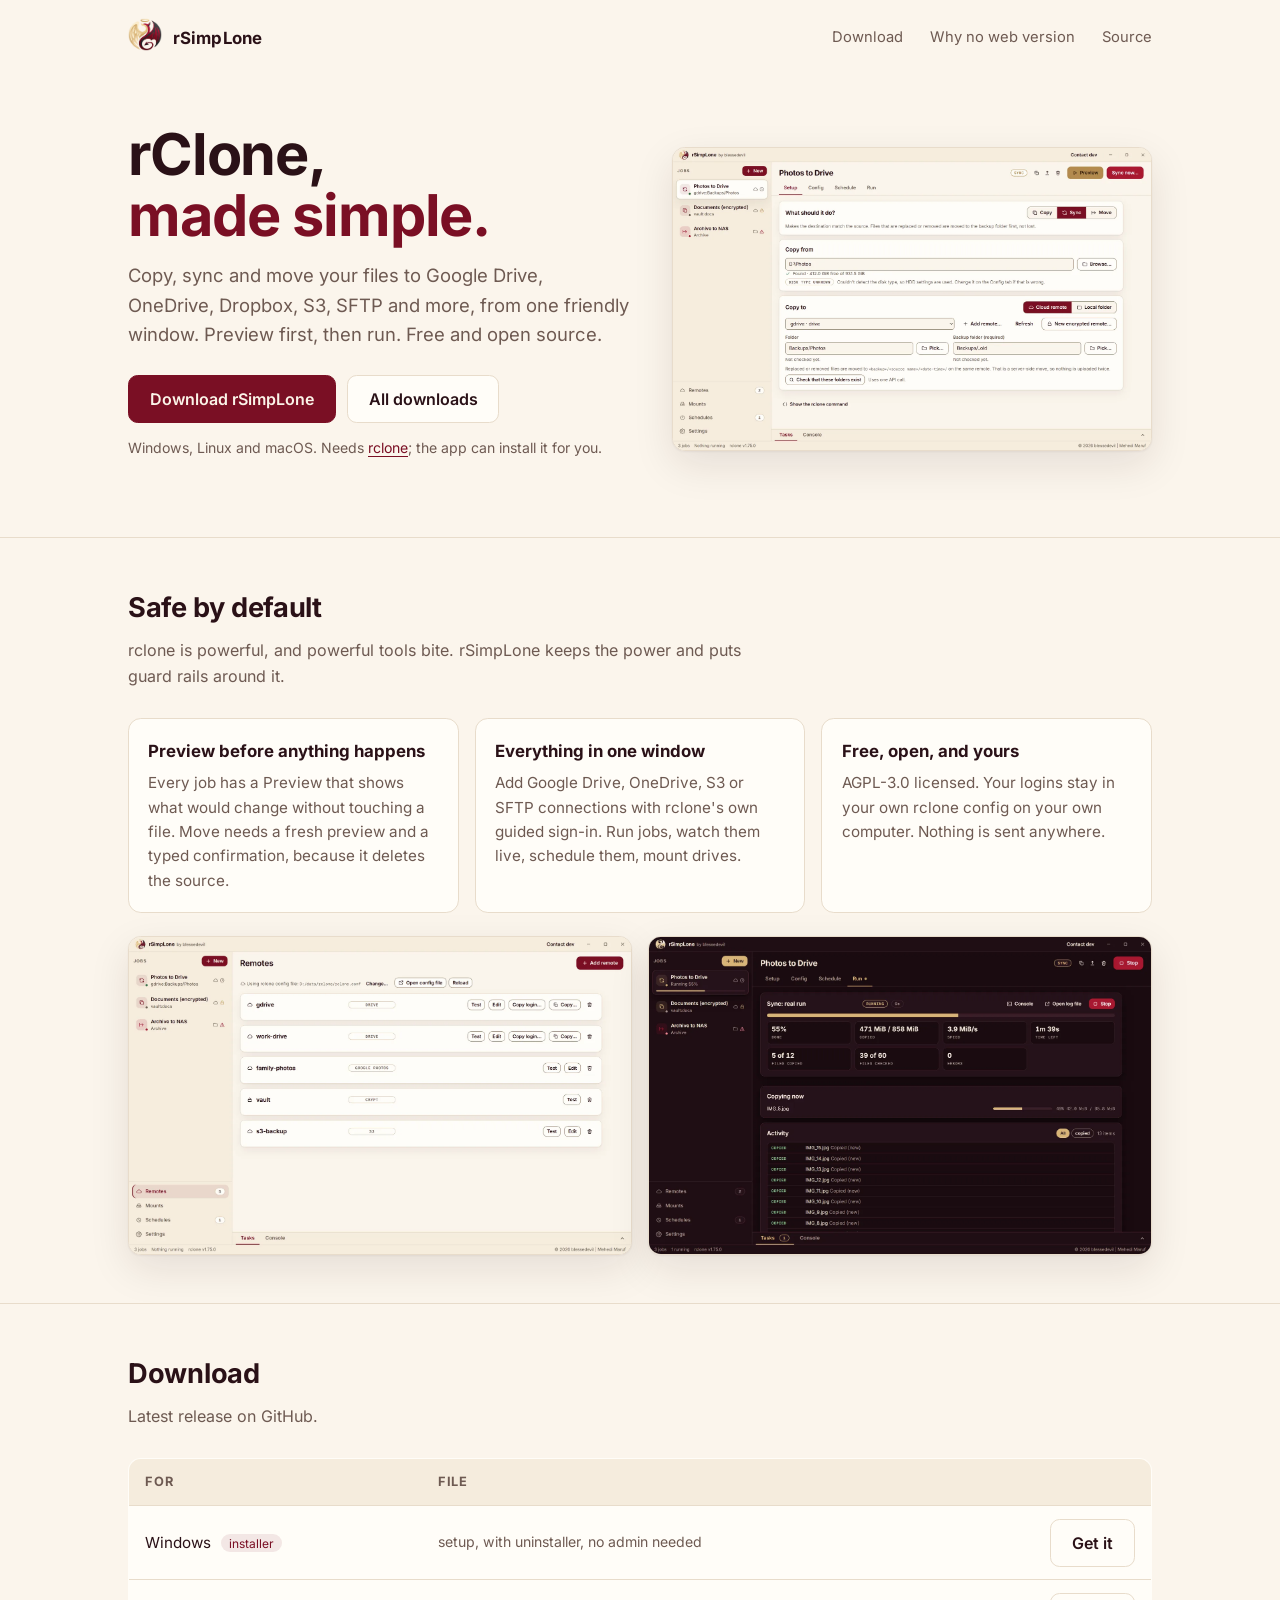
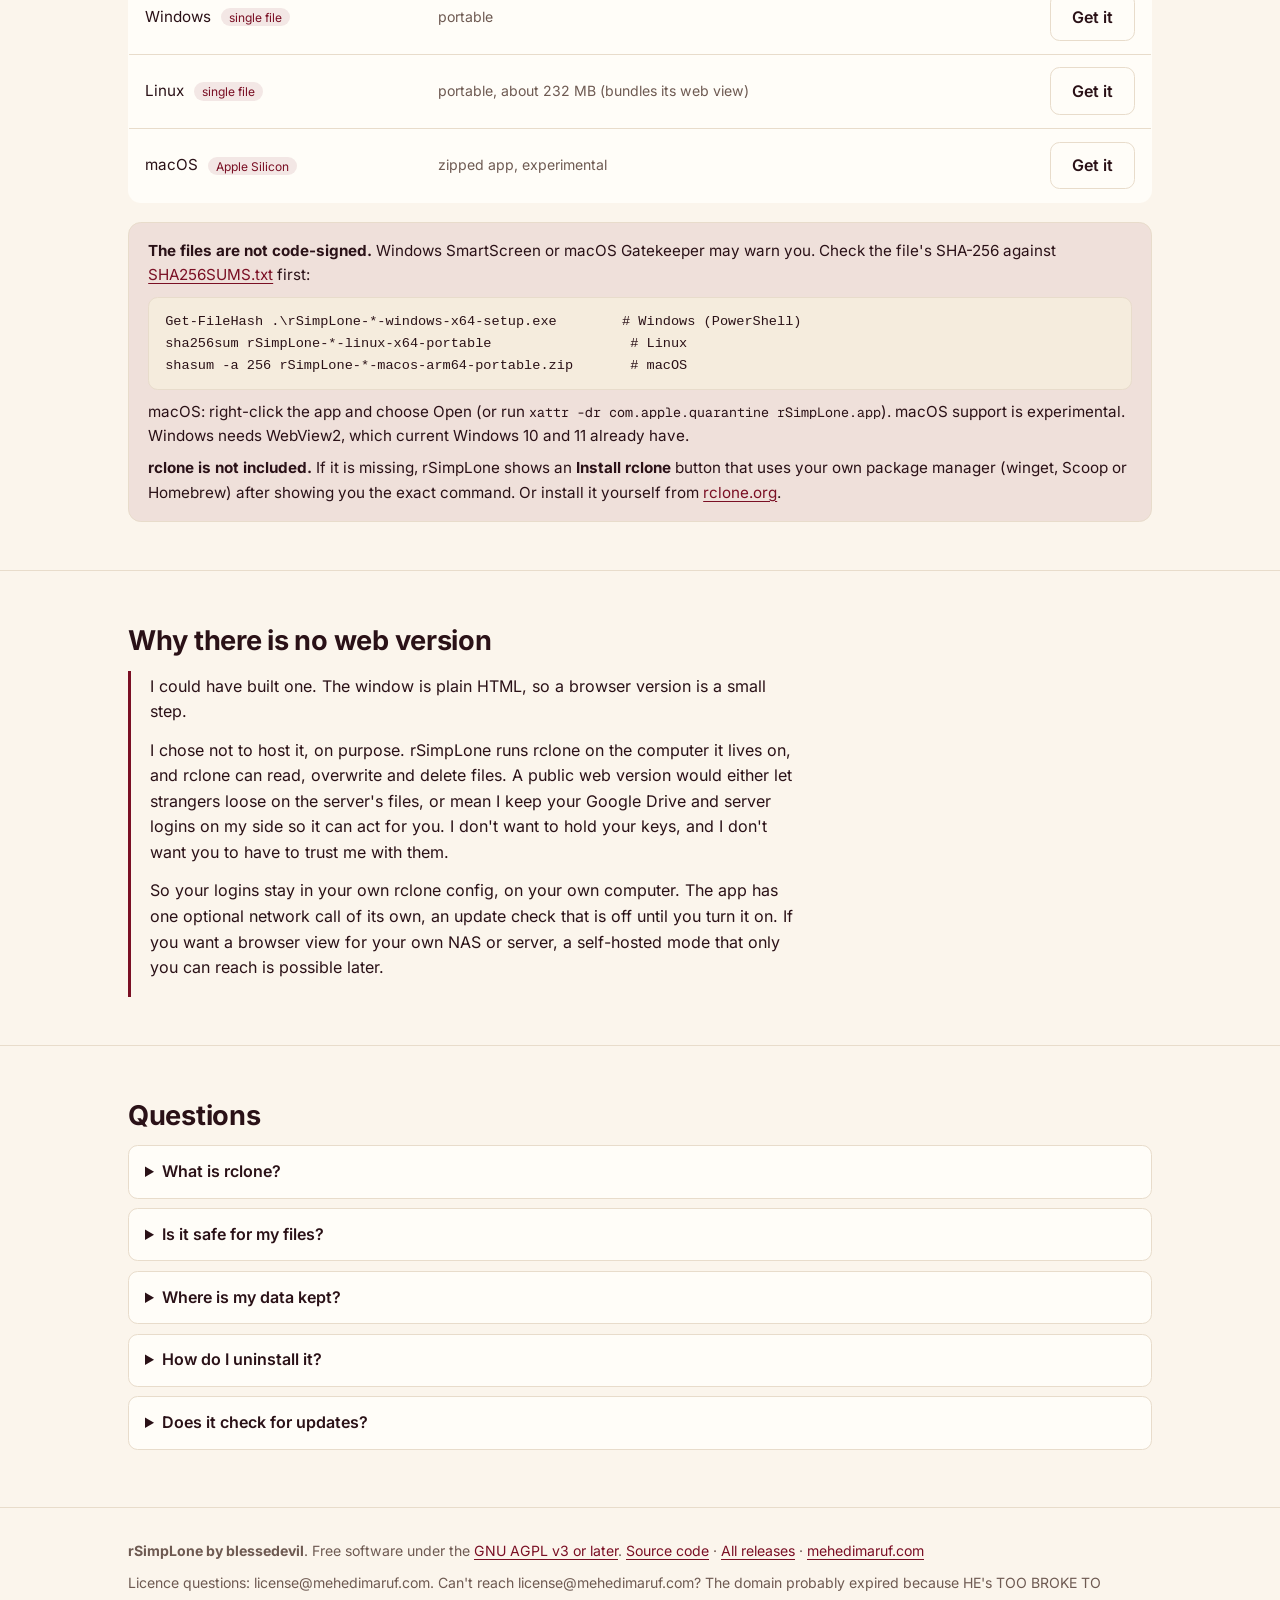
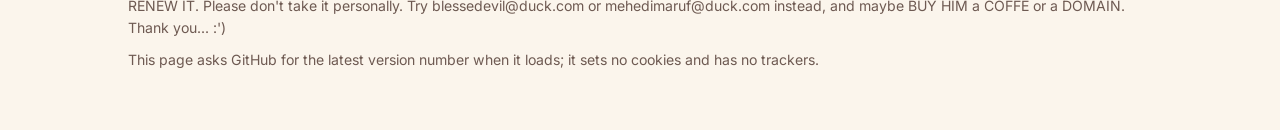
==== site/index.html @ 241a00ef "Download page: site/ with Pages workflow (rsimplone.mehedimaruf.com) Co-Authored-By: Claude Sonnet 5" ====
<!doctype html>
<!--
SPDX-License-Identifier: AGPL-3.0-or-later. Copyright (C) 2026 Mehedi Maruf <rsimplone@mehedimaruf.com> (developer), <license@mehedimaruf.com> (licence)
Can't reach rsimplone@mehedimaruf.com or license@mehedimaruf.com?
The domain probably expired because HE's TOO BROKE TO RENEW IT.
Please don't take it personally. Try blessedevil@duck.com or mehedimaruf@duck.com instead,
and maybe BUY HIM a COFFE or a DOMAIN. Thank you... :')
-->
<html lang="en">
<head>
<meta charset="utf-8">
<meta name="viewport" content="width=device-width, initial-scale=1">
<title>rSimpLone: rClone, made simple.</title>
<meta name="description" content="rSimpLone is a free, open-source window for rclone: copy, sync and move to Google Drive, OneDrive, S3, SFTP and more. Preview first, then run. Windows, Linux and macOS.">
<meta name="color-scheme" content="light dark">
<link rel="canonical" href="https://rsimplone.mehedimaruf.com/">
<meta property="og:title" content="rSimpLone: rClone, made simple.">
<meta property="og:url" content="https://rsimplone.mehedimaruf.com/">
<link rel="icon" href="favicon.png">
<style>
@font-face { font-family: "Inter"; font-weight: 100 900; font-display: swap; src: url("fonts/inter-latin-wght-normal.woff2") format("woff2"); }
@font-face { font-family: "Geist Mono"; font-weight: 100 900; font-display: swap; src: url("fonts/geist-mono-latin-wght-normal.woff2") format("woff2"); }
:root {
  color-scheme: light dark;
  --bg: light-dark(#fbf5ec, #1a0b10);
  --bg-alt: light-dark(#f5ecdd, #200e14);
  --surface: light-dark(#fffdf8, #26121a);
  --border: light-dark(#e8dccb, #3a1e27);
  --text: light-dark(#2a1117, #f2e6d8);
  --muted: light-dark(#6e5a52, #a8958c);
  --accent: light-dark(#7a0f24, #d8b478);
  --accent-hover: light-dark(#5c0a1b, #e8c893);
  --accent-fg: light-dark(#fbf3e8, #1a0b10);
  --accent-soft: light-dark(rgba(122,15,36,.09), rgba(216,180,120,.12));
  --shadow: 0 1px 2px light-dark(rgba(42,17,23,.05), rgba(0,0,0,.5)), 0 14px 40px light-dark(rgba(42,17,23,.10), rgba(0,0,0,.55));
  --font: "Inter", system-ui, -apple-system, "Segoe UI", sans-serif;
  --mono: "Geist Mono", ui-monospace, Consolas, monospace;
}
* { box-sizing: border-box; }
html { scroll-behavior: smooth; }
body { margin: 0; background: var(--bg); color: var(--text); font: 400 1rem/1.6 var(--font); }
a { color: var(--accent); text-underline-offset: .18em; }
a:hover { color: var(--accent-hover); }
:focus-visible { outline: 2px solid var(--accent); outline-offset: 3px; border-radius: 4px; }
code, .mono { font-family: var(--mono); font-size: .88em; }
.wrap { width: min(64rem, 100% - 2rem); margin-inline: auto; }
header.top { display: flex; align-items: center; gap: .7rem; padding: 1.1rem 0; }
header.top img { width: 2.1rem; height: 2.1rem; }
header.top b { font-size: 1.05rem; letter-spacing: .01em; }
header.top .sp { flex: 1; }
header.top a.nav { font-size: .92rem; text-decoration: none; margin-left: 1rem; color: var(--muted); }
header.top a.nav:hover { color: var(--accent); }
.hero { display: grid; grid-template-columns: 1.05fr 1fr; gap: 2.5rem; align-items: center; padding: 3rem 0 4rem; }
.hero h1 { font-size: clamp(2.3rem, 5vw, 3.6rem); line-height: 1.05; margin: 0 0 1rem; letter-spacing: -.02em; }
.hero h1 span { color: var(--accent); }
.lede { font-size: 1.15rem; color: var(--muted); max-width: 34rem; margin: 0 0 1.6rem; }
.btn { display: inline-flex; align-items: center; gap: .5rem; padding: .8rem 1.3rem; border-radius: .6rem; border: 1px solid var(--border); background: var(--surface); color: var(--text); font: 600 1rem var(--font); text-decoration: none; cursor: pointer; }
.btn:hover { border-color: var(--accent); color: var(--text); }
.btn.primary { background: var(--accent); color: var(--accent-fg); border-color: var(--accent); }
.btn.primary:hover { background: var(--accent-hover); color: var(--accent-fg); }
.cta { display: flex; flex-wrap: wrap; gap: .7rem; align-items: center; }
.small { font-size: .88rem; color: var(--muted); }
.shot { border-radius: .8rem; border: 1px solid var(--border); box-shadow: var(--shadow); overflow: hidden; background: var(--surface); }
.shot img { display: block; width: 100%; height: auto; }
section { padding: 3rem 0; border-top: 1px solid var(--border); }
section h2 { font-size: 1.7rem; margin: 0 0 .5rem; letter-spacing: -.01em; }
section > .wrap > p.intro { color: var(--muted); max-width: 40rem; margin: 0 0 1.8rem; }
.cards { display: grid; grid-template-columns: repeat(3, 1fr); gap: 1rem; }
.card { background: var(--surface); border: 1px solid var(--border); border-radius: .8rem; padding: 1.2rem; }
.card h3 { margin: 0 0 .4rem; font-size: 1.05rem; }
.card p { margin: 0; color: var(--muted); font-size: .95rem; }
.tabs { display: grid; grid-template-columns: 1fr 1fr; gap: 1rem; margin-top: 1.4rem; }
table { width: 100%; border-collapse: collapse; background: var(--surface); border: 1px solid var(--border); border-radius: .8rem; overflow: hidden; }
th, td { text-align: left; padding: .8rem 1rem; border-bottom: 1px solid var(--border); font-size: .95rem; vertical-align: middle; }
tr:last-child td { border-bottom: 0; }
th { background: var(--bg-alt); font-size: .8rem; text-transform: uppercase; letter-spacing: .06em; color: var(--muted); }
td.act { text-align: right; white-space: nowrap; }
td .tag { font-size: .75rem; padding: .1rem .5rem; border-radius: 99px; background: var(--accent-soft); color: var(--accent); margin-left: .4rem; }
.note { border: 1px solid var(--border); background: var(--accent-soft); border-radius: .8rem; padding: 1rem 1.2rem; margin-top: 1.2rem; font-size: .95rem; }
.note p { margin: 0 0 .5rem; } .note p:last-child { margin: 0; }
pre { background: var(--bg-alt); border: 1px solid var(--border); border-radius: .6rem; padding: .8rem 1rem; overflow-x: auto; margin: .6rem 0; font-size: .85rem; }
blockquote { margin: 0; border-left: 3px solid var(--accent); padding: .2rem 0 .2rem 1.2rem; max-width: 42rem; }
blockquote p { margin: 0 0 .8rem; }
details { background: var(--surface); border: 1px solid var(--border); border-radius: .6rem; padding: .8rem 1rem; margin-bottom: .6rem; }
summary { cursor: pointer; font-weight: 600; }
details p { margin: .6rem 0 0; color: var(--muted); }
footer { border-top: 1px solid var(--border); padding: 2rem 0 3rem; color: var(--muted); font-size: .88rem; }
footer p { margin: 0 0 .6rem; }
@media (max-width: 52rem) {
  .hero { grid-template-columns: 1fr; padding-top: 1.5rem; }
  .cards, .tabs { grid-template-columns: 1fr; }
  th:nth-child(2), td:nth-child(2) { display: none; }
  td.act { white-space: normal; }
  header.top a.nav { display: none; }
}
@media (prefers-reduced-motion: reduce) { html { scroll-behavior: auto; } }
</style>
</head>
<body>
<div class="wrap">
  <header class="top">
    <picture><source srcset="img/emblem-gold.png" media="(prefers-color-scheme: dark)"><img src="img/emblem.png" alt=""></picture>
    <b>rSimpLone</b><span class="sp"></span>
    <a class="nav" href="#download">Download</a><a class="nav" href="#why">Why no web version</a><a class="nav" href="https://github.com/BlesseDevil/rsimplone">Source</a>
  </header>

  <div class="hero">
    <div>
      <h1>rClone,<br><span>made simple.</span></h1>
      <p class="lede">Copy, sync and move your files to Google Drive, OneDrive, Dropbox, S3, SFTP and more, from one friendly window. Preview first, then run. Free and open source.</p>
      <div class="cta">
        <a class="btn primary" id="main-dl" href="https://github.com/BlesseDevil/rsimplone/releases/latest">Download rSimpLone</a>
        <a class="btn" href="#download">All downloads</a>
      </div>
      <p class="small" id="main-note">Windows, Linux and macOS. Needs <a href="https://rclone.org/install/">rclone</a>; the app can install it for you.</p>
    </div>
    <div class="shot">
      <picture><source srcset="img/job-dark.webp" media="(prefers-color-scheme: dark)"><img src="img/job-light.webp" width="1500" height="949" alt="The rSimpLone window with a copy job set up: source, destination and a Preview button"></picture>
    </div>
  </div>
</div>

<section id="why-use">
  <div class="wrap">
    <h2>Safe by default</h2>
    <p class="intro">rclone is powerful, and powerful tools bite. rSimpLone keeps the power and puts guard rails around it.</p>
    <div class="cards">
      <div class="card"><h3>Preview before anything happens</h3><p>Every job has a Preview that shows what would change without touching a file. Move needs a fresh preview and a typed confirmation, because it deletes the source.</p></div>
      <div class="card"><h3>Everything in one window</h3><p>Add Google Drive, OneDrive, S3 or SFTP connections with rclone's own guided sign-in. Run jobs, watch them live, schedule them, mount drives.</p></div>
      <div class="card"><h3>Free, open, and yours</h3><p>AGPL-3.0 licensed. Your logins stay in your own rclone config on your own computer. Nothing is sent anywhere.</p></div>
    </div>
    <div class="tabs">
      <div class="shot"><picture><source srcset="img/remotes-dark.webp" media="(prefers-color-scheme: dark)"><img src="img/remotes-light.webp" width="1500" height="949" loading="lazy" alt="The Remotes page listing saved connections"></picture></div>
      <div class="shot"><img src="img/run-dark.webp" width="1500" height="949" loading="lazy" alt="A job running live with progress and the rclone log"></div>
    </div>
  </div>
</section>

<section id="download">
  <div class="wrap">
    <h2>Download</h2>
    <p class="intro" id="ver-line">Latest release on GitHub.</p>
    <table>
      <thead><tr><th>For</th><th>File</th><th></th></tr></thead>
      <tbody id="dl-rows">
        <tr><td>Windows <span class="tag">installer</span></td><td class="small">setup, with uninstaller, no admin needed</td><td class="act"><a class="btn" href="https://github.com/BlesseDevil/rsimplone/releases/latest">Get it</a></td></tr>
        <tr><td>Windows <span class="tag">single file</span></td><td class="small">portable</td><td class="act"><a class="btn" href="https://github.com/BlesseDevil/rsimplone/releases/latest">Get it</a></td></tr>
        <tr><td>Linux <span class="tag">single file</span></td><td class="small">portable, about 232 MB (bundles its web view)</td><td class="act"><a class="btn" href="https://github.com/BlesseDevil/rsimplone/releases/latest">Get it</a></td></tr>
        <tr><td>macOS <span class="tag">Apple Silicon</span></td><td class="small">zipped app, experimental</td><td class="act"><a class="btn" href="https://github.com/BlesseDevil/rsimplone/releases/latest">Get it</a></td></tr>
      </tbody>
    </table>
    <div class="note">
      <p><b>The files are not code-signed.</b> Windows SmartScreen or macOS Gatekeeper may warn you. Check the file's SHA-256 against <a id="sums" href="https://github.com/BlesseDevil/rsimplone/releases/latest">SHA256SUMS.txt</a> first:</p>
      <pre>Get-FileHash .\rSimpLone-*-windows-x64-setup.exe        # Windows (PowerShell)
sha256sum rSimpLone-*-linux-x64-portable                 # Linux
shasum -a 256 rSimpLone-*-macos-arm64-portable.zip       # macOS</pre>
      <p>macOS: right-click the app and choose Open (or run <code>xattr -dr com.apple.quarantine rSimpLone.app</code>). macOS support is experimental. Windows needs WebView2, which current Windows 10 and 11 already have.</p>
      <p><b>rclone is not included.</b> If it is missing, rSimpLone shows an <b>Install rclone</b> button that uses your own package manager (winget, Scoop or Homebrew) after showing you the exact command. Or install it yourself from <a href="https://rclone.org/install/">rclone.org</a>.</p>
    </div>
  </div>
</section>

<section id="why">
  <div class="wrap">
    <h2>Why there is no web version</h2>
    <blockquote>
      <p>I could have built one. The window is plain HTML, so a browser version is a small step.</p>
      <p>I chose not to host it, on purpose. rSimpLone runs rclone on the computer it lives on, and rclone can read, overwrite and delete files. A public web version would either let strangers loose on the server's files, or mean I keep your Google Drive and server logins on my side so it can act for you. I don't want to hold your keys, and I don't want you to have to trust me with them.</p>
      <p>So your logins stay in your own rclone config, on your own computer. The app has one optional network call of its own, an update check that is off until you turn it on. If you want a browser view for your own NAS or server, a self-hosted mode that only you can reach is possible later.</p>
    </blockquote>
  </div>
</section>

<section id="faq">
  <div class="wrap">
    <h2>Questions</h2>
    <details><summary>What is rclone?</summary><p>A free command-line program that copies files to and from almost any cloud or server. rSimpLone is a window on top of it, so you don't have to memorise commands.</p></details>
    <details><summary>Is it safe for my files?</summary><p>Preview shows what would change before you run anything. Sync keeps replaced files in a backup folder. Move only runs after a fresh preview and a typed confirmation. It is free software, so you can read exactly what it does.</p></details>
    <details><summary>Where is my data kept?</summary><p>Jobs and settings live in a folder on your computer. Remote logins live in your rclone config file, which you can choose in Settings. Passwords are never shown or written to logs.</p></details>
    <details><summary>How do I uninstall it?</summary><p>Use the Windows uninstaller or delete the portable file. The uninstaller asks before deleting your jobs and settings, and by default it keeps them.</p></details>
    <details><summary>Does it check for updates?</summary><p>Only if you say yes. It then asks GitHub once a day for the newest release and links to it. It never downloads or installs anything by itself.</p></details>
  </div>
</section>

<footer>
  <div class="wrap">
    <p><b>rSimpLone by blessedevil</b>. Free software under the <a href="https://www.gnu.org/licenses/agpl-3.0.html">GNU AGPL v3 or later</a>. <a href="https://github.com/BlesseDevil/rsimplone">Source code</a> · <a href="https://github.com/BlesseDevil/rsimplone/releases">All releases</a> · <a href="https://mehedimaruf.com">mehedimaruf.com</a></p>
    <p>Licence questions: license@mehedimaruf.com. Can't reach license@mehedimaruf.com? The domain probably expired because HE's TOO BROKE TO RENEW IT. Please don't take it personally. Try blessedevil@duck.com or mehedimaruf@duck.com instead, and maybe BUY HIM a COFFE or a DOMAIN. Thank you... :')</p>
    <p>This page asks GitHub for the latest version number when it loads; it sets no cookies and has no trackers.</p>
  </div>
</footer>

<script>
(function () {
  "use strict";
  var REL = "https://github.com/BlesseDevil/rsimplone/releases/latest";
  var kinds = [
    { key: "windows-x64-setup.exe", os: "win", label: "Windows installer" },
    { key: "windows-x64-portable.exe", os: "win2", label: "Windows single file" },
    { key: "linux-x64-portable", os: "linux", label: "Linux single file" },
    { key: "macos-arm64-portable.zip", os: "mac", label: "macOS" }
  ];
  function mb(n) { return (n / 1e6).toFixed(n > 5e7 ? 0 : 1) + " MB"; }
  var ua = (navigator.userAgent || "") + " " + (navigator.platform || "");
  var mine = /Mac/i.test(ua) && !/iPhone|iPad/i.test(ua) ? "mac" : /Linux|X11/i.test(ua) && !/Android/i.test(ua) ? "linux" : "win";
  fetch("https://api.github.com/repos/BlesseDevil/rsimplone/releases/latest", { headers: { Accept: "application/vnd.github+json" } })
    .then(function (r) { return r.ok ? r.json() : Promise.reject(); })
    .then(function (rel) {
      var by = {}, assets = rel.assets || [];
      kinds.forEach(function (k) { assets.forEach(function (a) { if (typeof a.name === "string" && a.name.slice(-k.key.length) === k.key && /^https:\/\/github\.com\/BlesseDevil\/rsimplone\/releases\/download\//.test(a.browser_download_url)) by[k.key] = a; }); });
      var rows = document.querySelectorAll("#dl-rows tr");
      kinds.forEach(function (k, i) {
        var a = by[k.key]; if (!a) return;
        var link = rows[i].querySelector("a"); link.href = a.browser_download_url; link.textContent = "Download " + mb(a.size);
        rows[i].children[1].textContent = a.name;
      });
      var sums = assets.filter(function (a) { return a.name === "SHA256SUMS.txt"; })[0];
      if (sums) document.getElementById("sums").href = sums.browser_download_url;
      var tag = /^v\d+\.\d+\.\d+$/.test(rel.tag_name || "") ? rel.tag_name : "";
      if (tag) document.getElementById("ver-line").textContent = "Latest version: " + tag.slice(1) + ".";
      var pick = by[kinds.filter(function (k) { return k.os === (mine === "win" ? "win" : mine); })[0].key];
      if (pick) {
        var b = document.getElementById("main-dl"); b.href = pick.browser_download_url;
        b.textContent = "Download for " + (mine === "win" ? "Windows" : mine === "mac" ? "macOS" : "Linux") + (tag ? " (" + tag.slice(1) + ")" : "");
        if (mine === "mac") document.getElementById("main-note").insertAdjacentText("afterbegin", "Apple Silicon only, experimental. ");
      }
    })
    .catch(function () { /* the plain links to the latest release still work */ });
})();
</script>
</body>
</html>
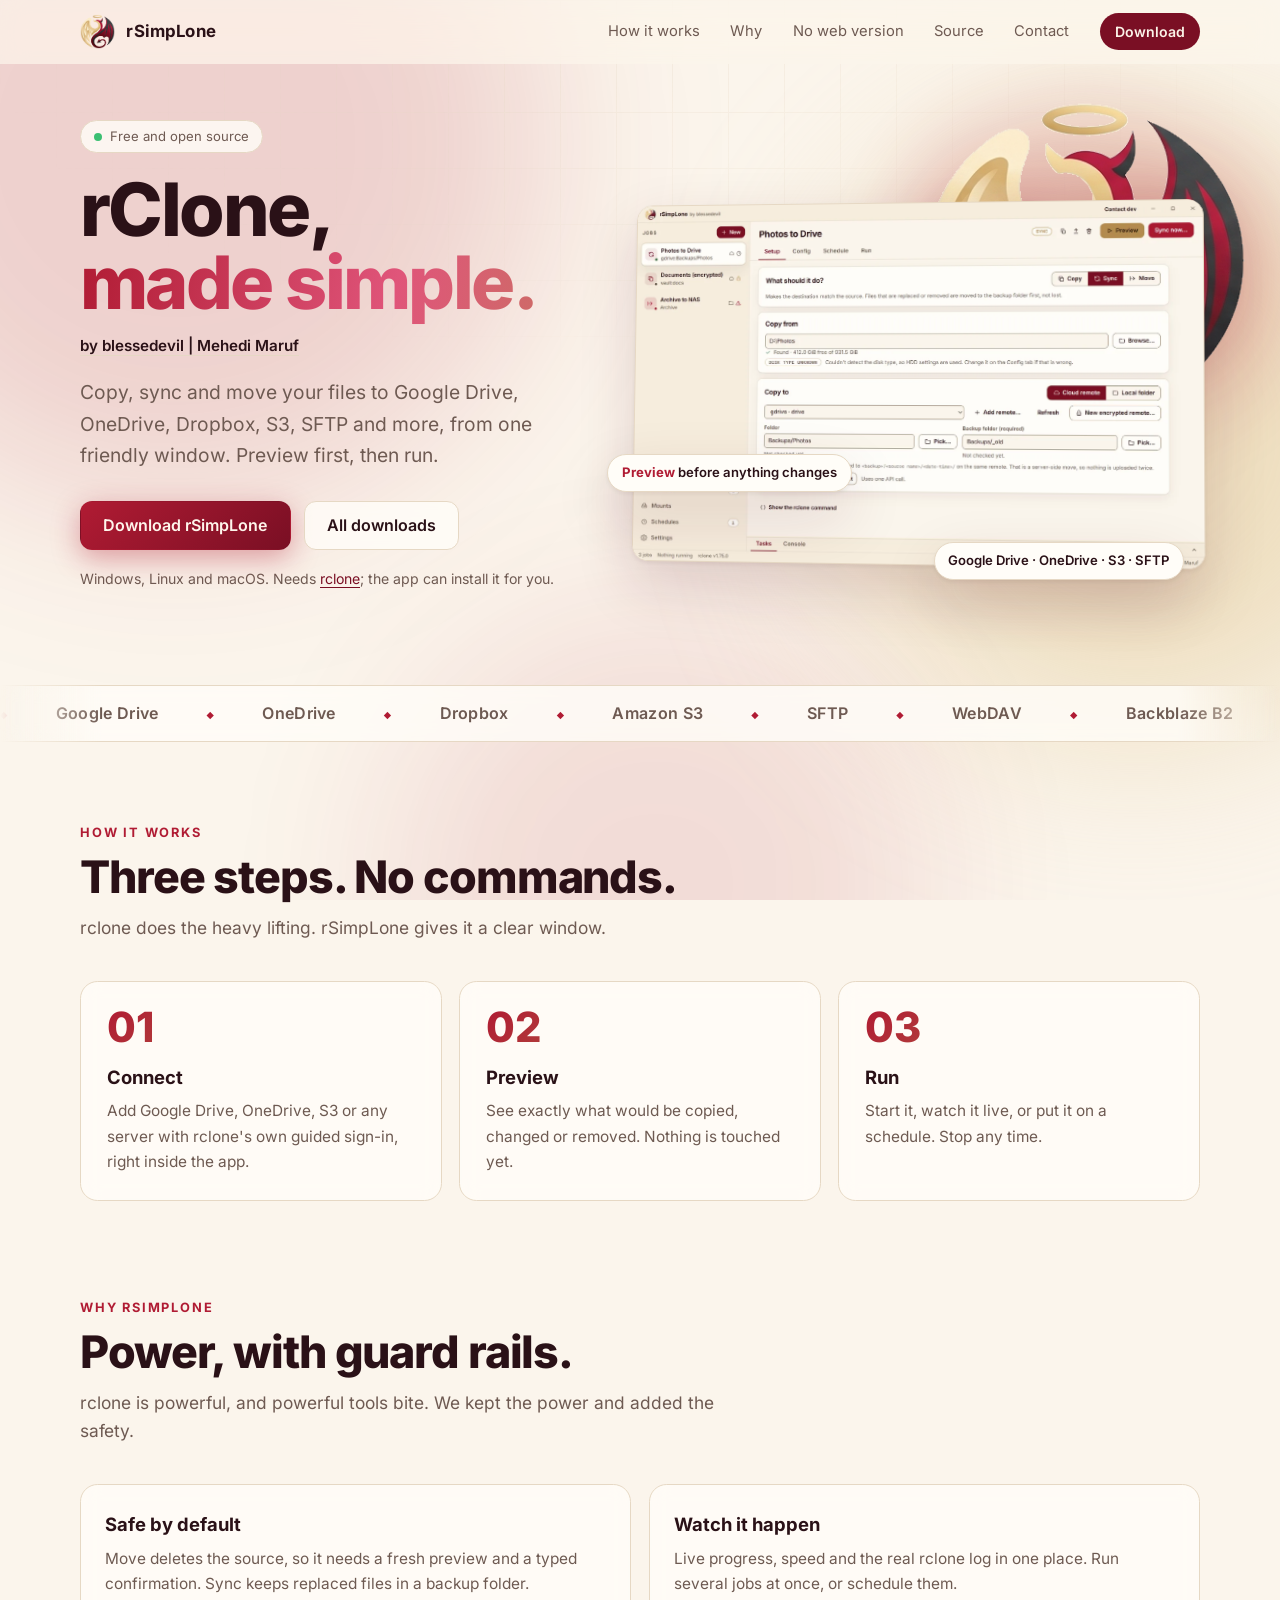
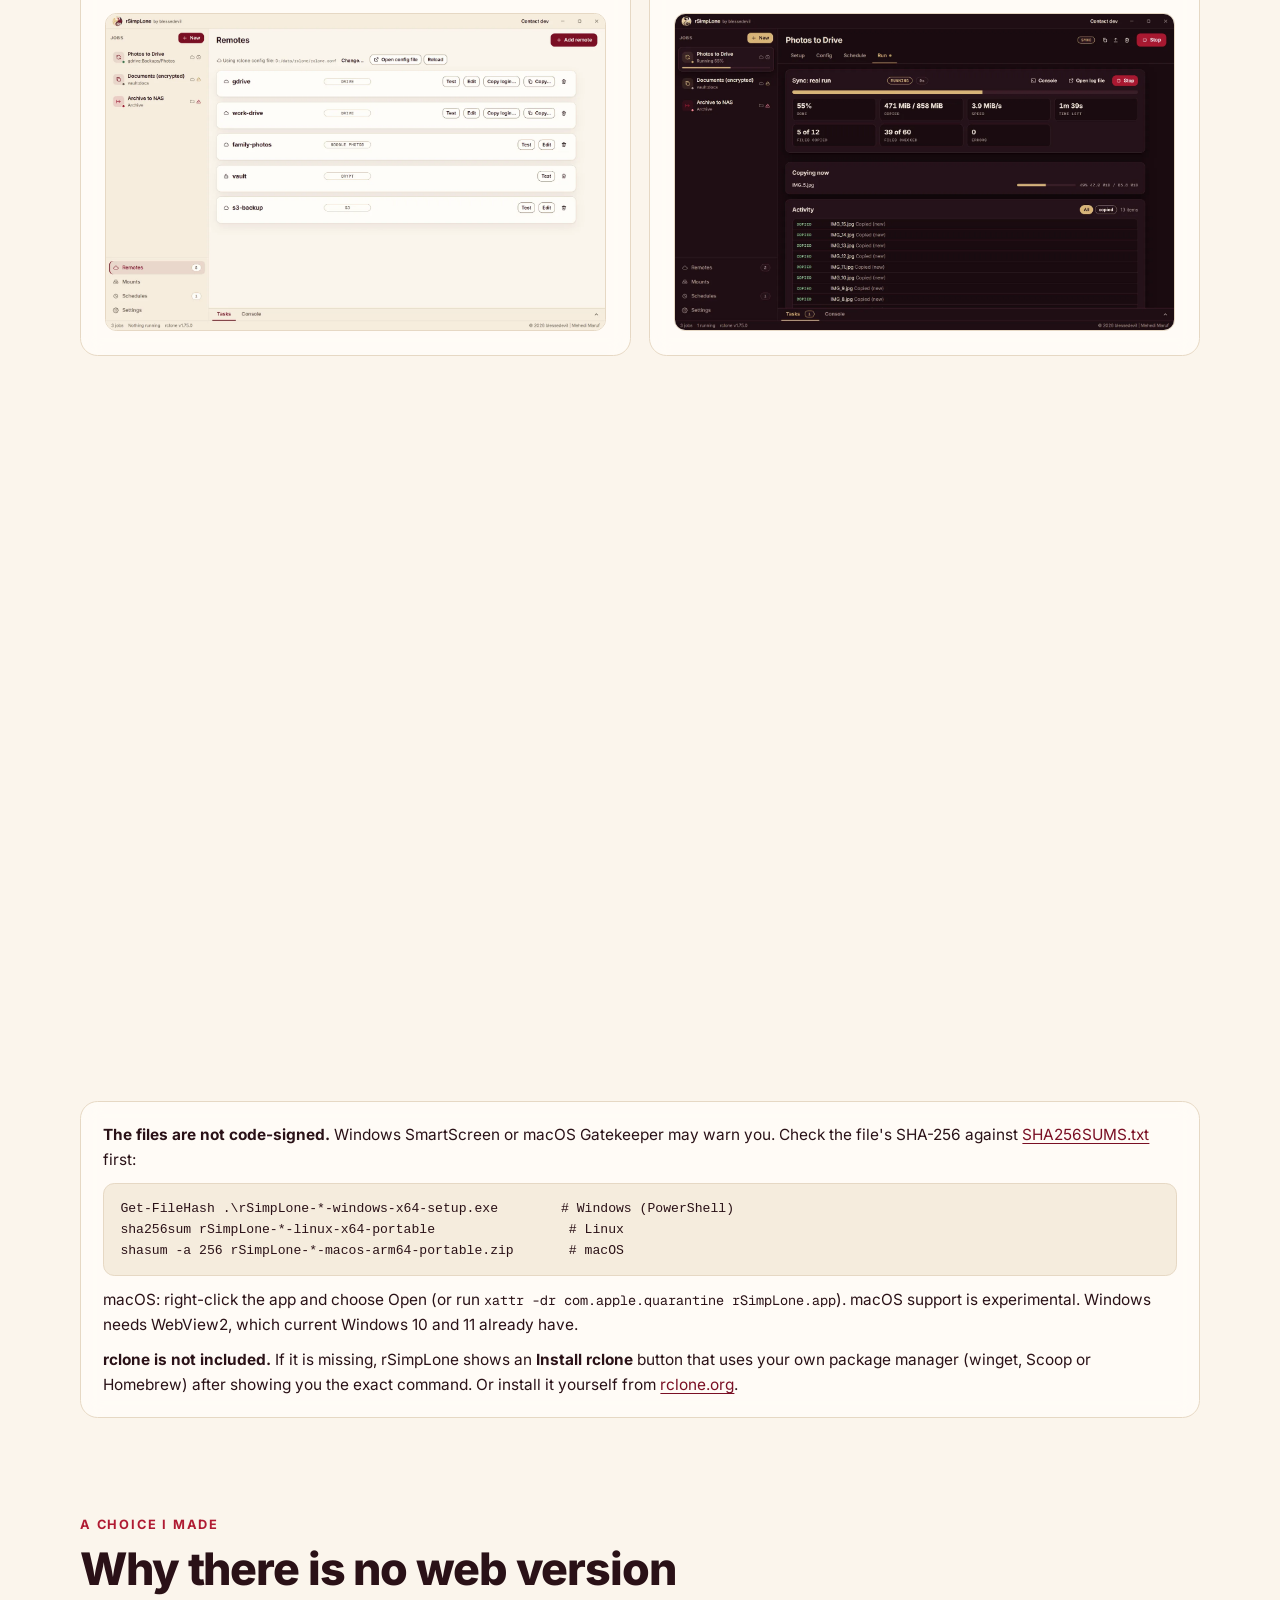
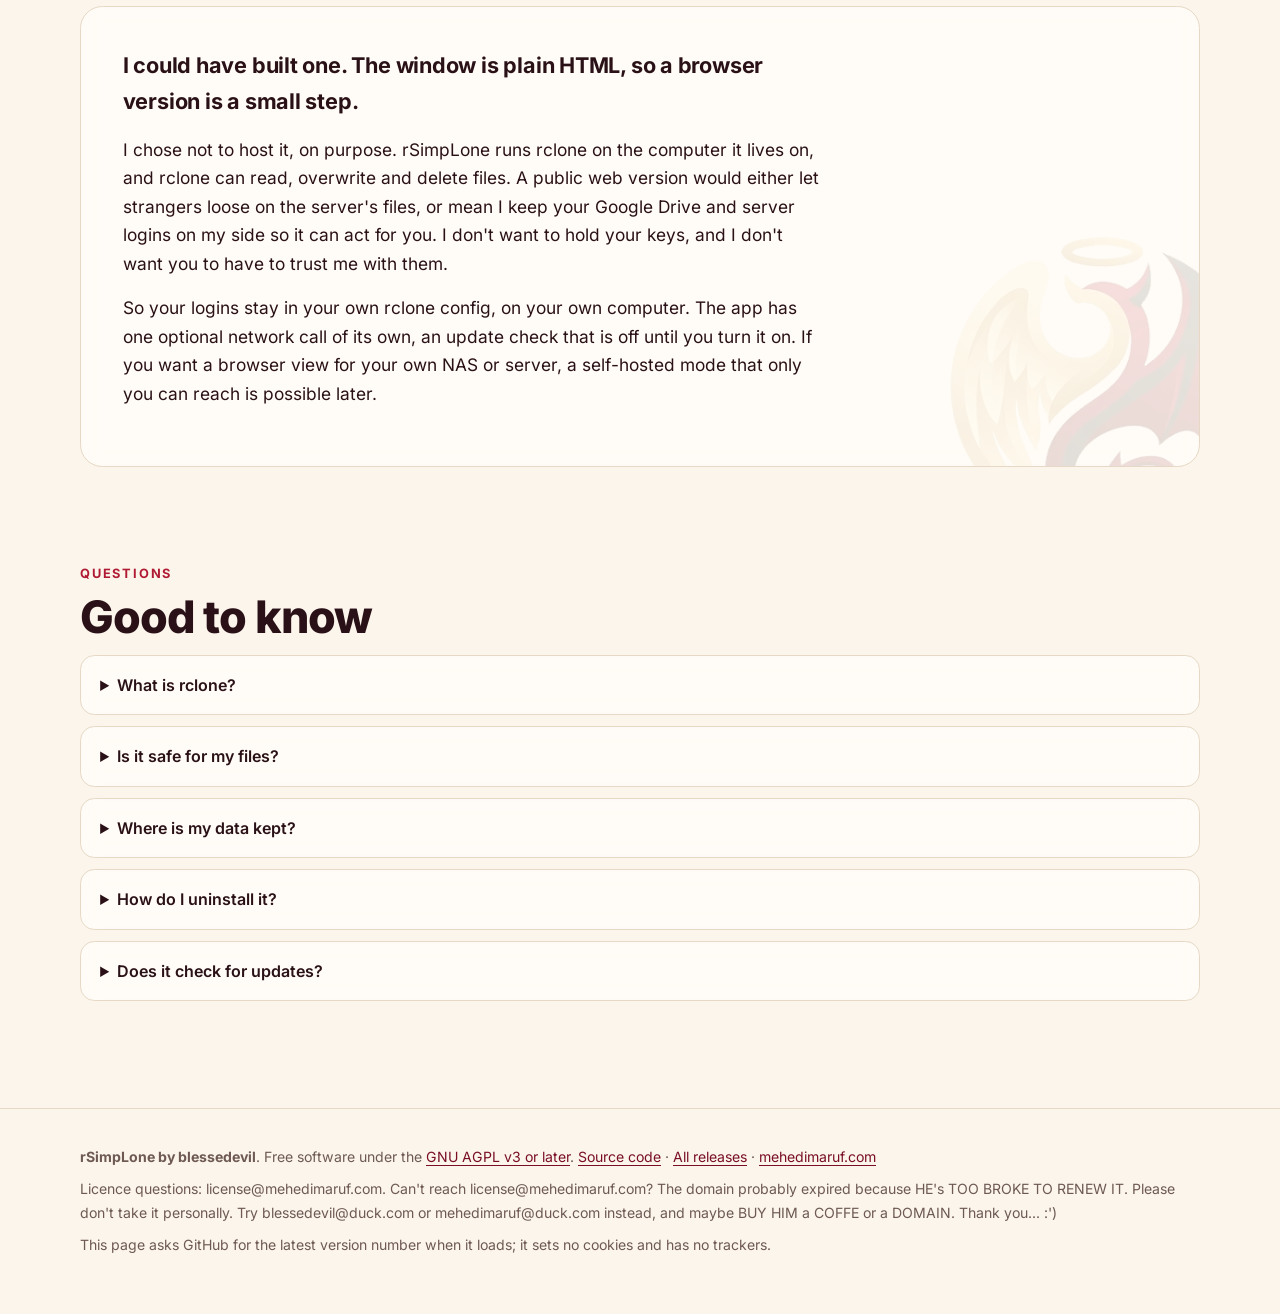
==== commit 936258a7: "Download page: livelier design with the crimson emblem, credit byline and a quiet Contact menu Co-Au" ====
--- a/site/index.html
+++ b/site/index.html
@@ -17,139 +17,296 @@
 <meta property="og:title" content="rSimpLone: rClone, made simple.">
 <meta property="og:url" content="https://rsimplone.mehedimaruf.com/">
 <link rel="icon" href="favicon.png">
+<script>document.documentElement.className = "js";</script>
 <style>
 @font-face { font-family: "Inter"; font-weight: 100 900; font-display: swap; src: url("fonts/inter-latin-wght-normal.woff2") format("woff2"); }
 @font-face { font-family: "Geist Mono"; font-weight: 100 900; font-display: swap; src: url("fonts/geist-mono-latin-wght-normal.woff2") format("woff2"); }
 :root {
   color-scheme: light dark;
-  --bg: light-dark(#fbf5ec, #1a0b10);
-  --bg-alt: light-dark(#f5ecdd, #200e14);
-  --surface: light-dark(#fffdf8, #26121a);
-  --border: light-dark(#e8dccb, #3a1e27);
-  --text: light-dark(#2a1117, #f2e6d8);
-  --muted: light-dark(#6e5a52, #a8958c);
+  --bg: light-dark(#fbf5ec, #150a0e);
+  --bg-alt: light-dark(#f5ecdd, #1d0d13);
+  --surface: light-dark(rgba(255,253,248,.82), rgba(42,20,28,.62));
+  --surface-solid: light-dark(#fffdf8, #26121a);
+  --border: light-dark(#e6d8c4, rgba(216,180,120,.16));
+  --text: light-dark(#2a1117, #f4e9db);
+  --muted: light-dark(#6e5a52, #b09d93);
   --accent: light-dark(#7a0f24, #d8b478);
-  --accent-hover: light-dark(#5c0a1b, #e8c893);
+  --accent-hover: light-dark(#5c0a1b, #ecd0a0);
   --accent-fg: light-dark(#fbf3e8, #1a0b10);
-  --accent-soft: light-dark(rgba(122,15,36,.09), rgba(216,180,120,.12));
-  --shadow: 0 1px 2px light-dark(rgba(42,17,23,.05), rgba(0,0,0,.5)), 0 14px 40px light-dark(rgba(42,17,23,.10), rgba(0,0,0,.55));
+  --accent-soft: light-dark(rgba(122,15,36,.08), rgba(216,180,120,.10));
+  --crimson: #b01b33;
+  --gold: light-dark(#b38a4c, #e4cc9c);
+  --glow1: light-dark(rgba(176,27,51,.16), rgba(176,27,51,.34));
+  --glow2: light-dark(rgba(228,204,156,.55), rgba(216,180,120,.14));
+  --shadow: 0 2px 4px light-dark(rgba(42,17,23,.06), rgba(0,0,0,.4)), 0 24px 60px light-dark(rgba(90,20,35,.16), rgba(0,0,0,.6));
   --font: "Inter", system-ui, -apple-system, "Segoe UI", sans-serif;
   --mono: "Geist Mono", ui-monospace, Consolas, monospace;
 }
 * { box-sizing: border-box; }
 html { scroll-behavior: smooth; }
-body { margin: 0; background: var(--bg); color: var(--text); font: 400 1rem/1.6 var(--font); }
+body { margin: 0; background: var(--bg); color: var(--text); font: 400 1rem/1.65 var(--font); overflow-x: hidden; -webkit-font-smoothing: antialiased; }
 a { color: var(--accent); text-underline-offset: .18em; }
 a:hover { color: var(--accent-hover); }
-:focus-visible { outline: 2px solid var(--accent); outline-offset: 3px; border-radius: 4px; }
+:focus-visible { outline: 2px solid var(--accent); outline-offset: 3px; border-radius: 6px; }
 code, .mono { font-family: var(--mono); font-size: .88em; }
-.wrap { width: min(64rem, 100% - 2rem); margin-inline: auto; }
-header.top { display: flex; align-items: center; gap: .7rem; padding: 1.1rem 0; }
-header.top img { width: 2.1rem; height: 2.1rem; }
+.wrap { width: min(70rem, 100% - 2.2rem); margin-inline: auto; position: relative; }
+
+/* living background */
+.bg { position: fixed; inset: 0; z-index: -1; overflow: hidden; pointer-events: none; }
+.bg i { position: absolute; border-radius: 50%; filter: blur(90px); will-change: transform; }
+.bg i:nth-child(1) { width: 46rem; height: 46rem; left: -12rem; top: -14rem; background: var(--glow1); animation: drift1 22s ease-in-out infinite alternate; }
+.bg i:nth-child(2) { width: 38rem; height: 38rem; right: -10rem; top: 8rem; background: var(--glow2); animation: drift2 26s ease-in-out infinite alternate; }
+.bg i:nth-child(3) { width: 34rem; height: 34rem; left: 30%; bottom: -16rem; background: var(--glow1); animation: drift1 30s ease-in-out infinite alternate-reverse; opacity: .7; }
+.bg::after { content: ""; position: absolute; inset: 0; background-image: linear-gradient(var(--border) 1px, transparent 1px), linear-gradient(90deg, var(--border) 1px, transparent 1px); background-size: 3.5rem 3.5rem; opacity: .35; mask-image: radial-gradient(70% 55% at 50% 0%, #000, transparent 75%); -webkit-mask-image: radial-gradient(70% 55% at 50% 0%, #000, transparent 75%); }
+@keyframes drift1 { to { transform: translate(7rem, 5rem) scale(1.15); } }
+@keyframes drift2 { to { transform: translate(-6rem, 7rem) scale(.9); } }
+
+header.top { position: sticky; top: 0; z-index: 20; backdrop-filter: blur(14px) saturate(1.4); -webkit-backdrop-filter: blur(14px) saturate(1.4); background: color-mix(in srgb, var(--bg) 72%, transparent); border-bottom: 1px solid transparent; transition: border-color .2s; }
+header.top.stuck { border-bottom-color: var(--border); }
+header.top .wrap { display: flex; align-items: center; gap: .7rem; padding: .8rem 0; }
+header.top img { width: 2.2rem; height: 2.2rem; }
 header.top b { font-size: 1.05rem; letter-spacing: .01em; }
 header.top .sp { flex: 1; }
-header.top a.nav { font-size: .92rem; text-decoration: none; margin-left: 1rem; color: var(--muted); }
-header.top a.nav:hover { color: var(--accent); }
-.hero { display: grid; grid-template-columns: 1.05fr 1fr; gap: 2.5rem; align-items: center; padding: 3rem 0 4rem; }
-.hero h1 { font-size: clamp(2.3rem, 5vw, 3.6rem); line-height: 1.05; margin: 0 0 1rem; letter-spacing: -.02em; }
-.hero h1 span { color: var(--accent); }
-.lede { font-size: 1.15rem; color: var(--muted); max-width: 34rem; margin: 0 0 1.6rem; }
-.btn { display: inline-flex; align-items: center; gap: .5rem; padding: .8rem 1.3rem; border-radius: .6rem; border: 1px solid var(--border); background: var(--surface); color: var(--text); font: 600 1rem var(--font); text-decoration: none; cursor: pointer; }
-.btn:hover { border-color: var(--accent); color: var(--text); }
-.btn.primary { background: var(--accent); color: var(--accent-fg); border-color: var(--accent); }
-.btn.primary:hover { background: var(--accent-hover); color: var(--accent-fg); }
-.cta { display: flex; flex-wrap: wrap; gap: .7rem; align-items: center; }
+header.top a.nav { font-size: .92rem; text-decoration: none; margin-left: 1.2rem; color: var(--muted); }
+header.top a.nav:hover { color: var(--text); }
+details.contact { position: relative; margin: 0 0 0 1.2rem; padding: 0; border: 0; border-radius: 0; background: none; backdrop-filter: none; -webkit-backdrop-filter: none; }
+.contact summary { list-style: none; cursor: pointer; font-size: .92rem; line-height: 1.65; color: var(--muted); font-weight: 400; padding: 0; }
+.contact summary::-webkit-details-marker { display: none; }
+.contact summary:hover, .contact[open] summary { color: var(--text); }
+.contact .panel { position: absolute; right: -.4rem; top: calc(100% + .9rem); width: min(21rem, calc(100vw - 2rem)); padding: 1.1rem; border-radius: 1rem; border: 1px solid var(--border); background: var(--surface-solid); box-shadow: var(--shadow); z-index: 40; color: var(--muted); font-size: .88rem; animation: pop .16s ease-out; }
+.contact .panel::before { content: ""; position: absolute; top: -.45rem; right: 1.6rem; width: .8rem; height: .8rem; background: var(--surface-solid); border-left: 1px solid var(--border); border-top: 1px solid var(--border); transform: rotate(45deg); }
+@keyframes pop { from { opacity: 0; transform: translateY(-.3rem); } }
+.contact .who { display: flex; align-items: center; gap: .7rem; margin-bottom: .9rem; }
+.contact .who img { width: 2.3rem; height: 2.3rem; }
+.contact .who b { display: block; color: var(--text); font-size: .98rem; line-height: 1.2; }
+.contact .who span { font-size: .8rem; }
+.contact .addr { display: flex; align-items: center; justify-content: space-between; gap: .6rem; padding: .55rem .6rem .55rem .8rem; border-radius: .6rem; background: var(--bg-alt); border: 1px solid var(--border); margin-bottom: .7rem; }
+.contact .addr code { color: var(--text); font-size: .8rem; user-select: all; white-space: nowrap; overflow: hidden; text-overflow: ellipsis; }
+.contact .addr button { flex: none; padding: .3rem .65rem; border-radius: .45rem; border: 1px solid var(--border); background: var(--surface-solid); color: var(--text); font: 600 .76rem var(--font); cursor: pointer; }
+.contact .addr button:hover { border-color: var(--accent); color: var(--accent); }
+.contact .acts { display: grid; grid-template-columns: 1fr 1fr; gap: .5rem; }
+.contact .acts a { display: flex; align-items: center; justify-content: center; gap: .4rem; padding: .6rem .5rem; border-radius: .6rem; border: 1px solid var(--border); background: var(--surface-solid); color: var(--text); font: 600 .84rem var(--font); text-decoration: none; transition: border-color .15s, transform .15s; }
+.contact .acts a:hover { border-color: var(--accent); transform: translateY(-1px); }
+.contact .acts a.main { background: linear-gradient(135deg, var(--crimson), #7a0f24); border-color: transparent; color: #fff6ec; }
+.contact .acts svg { width: .95rem; height: .95rem; }
+.contact .alt { margin: .8rem 0 0; font-size: .8rem; text-align: center; }
+header.top a.cta-mini { margin-left: 1.2rem; padding: .45rem .95rem; border-radius: 99px; background: var(--accent); color: var(--accent-fg); text-decoration: none; font-size: .88rem; font-weight: 600; }
+
+.btn { display: inline-flex; align-items: center; justify-content: center; gap: .55rem; padding: .85rem 1.4rem; border-radius: .75rem; border: 1px solid var(--border); background: var(--surface); color: var(--text); font: 600 1rem var(--font); text-decoration: none; cursor: pointer; backdrop-filter: blur(8px); transition: transform .15s, box-shadow .15s, border-color .15s; }
+.btn:hover { transform: translateY(-2px); border-color: var(--accent); color: var(--text); box-shadow: var(--shadow); }
+.btn.primary { background: linear-gradient(135deg, var(--crimson), #7a0f24); color: #fff6ec; border-color: transparent; box-shadow: 0 8px 28px rgba(176,27,51,.38); }
+.btn.primary:hover { color: #fff; box-shadow: 0 12px 36px rgba(176,27,51,.55); }
+.btn svg { width: 1.15rem; height: 1.15rem; }
+
+.hero { display: grid; grid-template-columns: 1fr 1.15fr; gap: 3rem; align-items: center; padding: 3.5rem 0 5rem; }
+.badge { display: inline-flex; align-items: center; gap: .5rem; padding: .3rem .8rem; border-radius: 99px; border: 1px solid var(--border); background: var(--surface); font-size: .82rem; color: var(--muted); margin-bottom: 1.2rem; }
+.badge::before { content: ""; width: .5rem; height: .5rem; border-radius: 50%; background: #3bbf72; box-shadow: 0 0 0 0 rgba(59,191,114,.6); animation: ping 2.2s infinite; }
+@keyframes ping { 70% { box-shadow: 0 0 0 .6rem rgba(59,191,114,0); } 100% { box-shadow: 0 0 0 0 rgba(59,191,114,0); } }
+.hero h1 { font-size: clamp(2.6rem, 6vw, 4.6rem); line-height: 1; margin: 0 0 1.2rem; letter-spacing: -.035em; font-weight: 800; }
+.grad { background: linear-gradient(100deg, var(--crimson) 0%, #e0557a 35%, var(--gold) 75%); -webkit-background-clip: text; background-clip: text; color: transparent; background-size: 200% 100%; animation: sheen 7s ease-in-out infinite alternate; }
+@keyframes sheen { to { background-position: 100% 0; } }
+.byline { margin: -.4rem 0 1.2rem; font-size: .95rem; color: var(--muted); }
+.byline a { color: var(--text); font-weight: 600; text-decoration: none; border-bottom: 1px solid var(--border); }
+.byline a:hover { color: var(--accent); border-color: var(--accent); }
+.lede { font-size: 1.2rem; color: var(--muted); max-width: 33rem; margin: 0 0 1.8rem; }
+.cta { display: flex; flex-wrap: wrap; gap: .8rem; align-items: center; }
 .small { font-size: .88rem; color: var(--muted); }
-.shot { border-radius: .8rem; border: 1px solid var(--border); box-shadow: var(--shadow); overflow: hidden; background: var(--surface); }
+.hero .small { margin-top: 1.1rem; }
+
+.stage { position: relative; perspective: 1400px; }
+.stage .emblem { position: absolute; width: 58%; right: -9%; top: -16%; z-index: 0; filter: drop-shadow(0 20px 50px rgba(176,27,51,.55)); animation: float 7s ease-in-out infinite; opacity: .96; }
+@keyframes float { 50% { transform: translateY(-.9rem) rotate(2deg); } }
+.shot { position: relative; z-index: 1; border-radius: 1rem; border: 1px solid var(--border); box-shadow: var(--shadow); overflow: hidden; background: var(--surface-solid); }
 .shot img { display: block; width: 100%; height: auto; }
-section { padding: 3rem 0; border-top: 1px solid var(--border); }
-section h2 { font-size: 1.7rem; margin: 0 0 .5rem; letter-spacing: -.01em; }
-section > .wrap > p.intro { color: var(--muted); max-width: 40rem; margin: 0 0 1.8rem; }
-.cards { display: grid; grid-template-columns: repeat(3, 1fr); gap: 1rem; }
-.card { background: var(--surface); border: 1px solid var(--border); border-radius: .8rem; padding: 1.2rem; }
-.card h3 { margin: 0 0 .4rem; font-size: 1.05rem; }
-.card p { margin: 0; color: var(--muted); font-size: .95rem; }
-.tabs { display: grid; grid-template-columns: 1fr 1fr; gap: 1rem; margin-top: 1.4rem; }
-table { width: 100%; border-collapse: collapse; background: var(--surface); border: 1px solid var(--border); border-radius: .8rem; overflow: hidden; }
-th, td { text-align: left; padding: .8rem 1rem; border-bottom: 1px solid var(--border); font-size: .95rem; vertical-align: middle; }
-tr:last-child td { border-bottom: 0; }
-th { background: var(--bg-alt); font-size: .8rem; text-transform: uppercase; letter-spacing: .06em; color: var(--muted); }
-td.act { text-align: right; white-space: nowrap; }
-td .tag { font-size: .75rem; padding: .1rem .5rem; border-radius: 99px; background: var(--accent-soft); color: var(--accent); margin-left: .4rem; }
-.note { border: 1px solid var(--border); background: var(--accent-soft); border-radius: .8rem; padding: 1rem 1.2rem; margin-top: 1.2rem; font-size: .95rem; }
-.note p { margin: 0 0 .5rem; } .note p:last-child { margin: 0; }
-pre { background: var(--bg-alt); border: 1px solid var(--border); border-radius: .6rem; padding: .8rem 1rem; overflow-x: auto; margin: .6rem 0; font-size: .85rem; }
-blockquote { margin: 0; border-left: 3px solid var(--accent); padding: .2rem 0 .2rem 1.2rem; max-width: 42rem; }
-blockquote p { margin: 0 0 .8rem; }
-details { background: var(--surface); border: 1px solid var(--border); border-radius: .6rem; padding: .8rem 1rem; margin-bottom: .6rem; }
+.tilt { transform: rotateY(var(--ry, -6deg)) rotateX(var(--rx, 3deg)); transition: transform .25s ease-out; transform-style: preserve-3d; margin-top: 2.5rem; }
+.chip { position: absolute; z-index: 2; padding: .45rem .85rem; border-radius: 99px; background: var(--surface-solid); border: 1px solid var(--border); box-shadow: var(--shadow); font-size: .82rem; font-weight: 600; animation: float 6s ease-in-out infinite; }
+.chip.a { left: -1.2rem; bottom: 18%; animation-delay: -1s; }
+.chip.b { right: 1rem; bottom: -1rem; animation-delay: -3s; }
+.chip b { color: var(--crimson); }
+
+.marquee { border-block: 1px solid var(--border); background: var(--surface); backdrop-filter: blur(8px); overflow: hidden; padding: .9rem 0; mask-image: linear-gradient(90deg, transparent, #000 8%, #000 92%, transparent); -webkit-mask-image: linear-gradient(90deg, transparent, #000 8%, #000 92%, transparent); }
+.marquee div { display: flex; gap: 3rem; width: max-content; animation: slide 38s linear infinite; color: var(--muted); font-weight: 600; letter-spacing: .02em; }
+.marquee span::before { content: "◆"; color: var(--crimson); margin-right: 3rem; font-size: .6rem; vertical-align: middle; }
+@keyframes slide { to { transform: translateX(-50%); } }
+
+section { padding: 5rem 0 1rem; }
+.eyebrow { font-size: .8rem; letter-spacing: .14em; text-transform: uppercase; color: var(--crimson); font-weight: 700; margin: 0 0 .6rem; }
+section h2 { font-size: clamp(1.9rem, 4vw, 2.8rem); line-height: 1.08; margin: 0 0 .8rem; letter-spacing: -.025em; font-weight: 800; }
+.intro { color: var(--muted); max-width: 40rem; margin: 0 0 2.4rem; font-size: 1.08rem; }
+
+.steps { display: grid; grid-template-columns: repeat(3, 1fr); gap: 1.1rem; counter-reset: s; }
+.step { position: relative; padding: 1.6rem; border-radius: 1.1rem; border: 1px solid var(--border); background: var(--surface); backdrop-filter: blur(10px); transition: transform .2s, border-color .2s; }
+.step:hover { transform: translateY(-4px); border-color: var(--accent); }
+.step::before { counter-increment: s; content: "0" counter(s); font: 800 2.6rem/1 var(--font); background: linear-gradient(135deg, var(--crimson), var(--gold)); -webkit-background-clip: text; background-clip: text; color: transparent; display: block; margin-bottom: .8rem; }
+.step h3 { margin: 0 0 .4rem; font-size: 1.15rem; }
+.step p { margin: 0; color: var(--muted); font-size: .96rem; }
+
+.bento { display: grid; grid-template-columns: repeat(6, 1fr); gap: 1.1rem; }
+.tile { border-radius: 1.1rem; border: 1px solid var(--border); background: var(--surface); backdrop-filter: blur(10px); padding: 1.5rem; overflow: hidden; position: relative; transition: transform .2s, border-color .2s; }
+.tile:hover { transform: translateY(-4px); border-color: var(--accent); }
+.tile h3 { margin: 0 0 .4rem; font-size: 1.15rem; }
+.tile p { margin: 0 0 1rem; color: var(--muted); font-size: .96rem; }
+.tile.w3 { grid-column: span 3; } .tile.w2 { grid-column: span 2; } .tile.w4 { grid-column: span 4; }
+.tile .shot { margin-top: .4rem; border-radius: .7rem; box-shadow: none; }
+.tile .big { font: 800 2.4rem/1 var(--font); background: linear-gradient(135deg, var(--crimson), var(--gold)); -webkit-background-clip: text; background-clip: text; color: transparent; margin-bottom: .5rem; }
+
+.dls { display: grid; grid-template-columns: repeat(4, 1fr); gap: 1.1rem; }
+.dlcard { display: flex; flex-direction: column; gap: .6rem; padding: 1.5rem; border-radius: 1.1rem; border: 1px solid var(--border); background: var(--surface); backdrop-filter: blur(10px); transition: transform .2s, border-color .2s, box-shadow .2s; }
+.dlcard:hover { transform: translateY(-5px); border-color: var(--accent); box-shadow: var(--shadow); }
+.dlcard.mine { border-color: var(--crimson); box-shadow: 0 0 0 1px var(--crimson), var(--shadow); }
+.dlcard svg.ic { width: 2.2rem; height: 2.2rem; color: var(--accent); }
+.dlcard h3 { margin: 0; font-size: 1.1rem; }
+.dlcard .tag { font-size: .72rem; padding: .1rem .55rem; border-radius: 99px; background: var(--accent-soft); color: var(--accent); margin-left: .4rem; font-weight: 600; vertical-align: middle; }
+.dlcard .fn { font-size: .78rem; color: var(--muted); word-break: break-all; flex: 1; font-family: var(--mono); }
+.dlcard .btn { width: 100%; padding: .7rem 1rem; font-size: .95rem; }
+.note { border: 1px solid var(--border); background: var(--surface); backdrop-filter: blur(10px); border-radius: 1.1rem; padding: 1.2rem 1.4rem; margin-top: 1.3rem; font-size: .96rem; }
+.note p { margin: 0 0 .6rem; } .note p:last-child { margin: 0; }
+pre { background: var(--bg-alt); border: 1px solid var(--border); border-radius: .7rem; padding: .85rem 1rem; overflow-x: auto; margin: .7rem 0; font-size: .82rem; line-height: 1.6; }
+
+.why { position: relative; border-radius: 1.4rem; border: 1px solid var(--border); background: var(--surface); backdrop-filter: blur(10px); padding: 2.6rem; overflow: hidden; }
+.why::after { content: ""; position: absolute; right: -4rem; bottom: -5rem; width: 20rem; height: 20rem; background: url("img/emblem.png") center/contain no-repeat; opacity: .13; pointer-events: none; }
+.why blockquote { margin: 0; max-width: 44rem; position: relative; z-index: 1; font-size: 1.08rem; }
+.why blockquote p { margin: 0 0 1rem; }
+.why blockquote p:first-child { font-size: 1.35rem; font-weight: 700; letter-spacing: -.01em; }
+
+details { background: var(--surface); backdrop-filter: blur(10px); border: 1px solid var(--border); border-radius: .9rem; padding: 1rem 1.2rem; margin-bottom: .7rem; transition: border-color .2s; }
+details[open] { border-color: var(--accent); }
 summary { cursor: pointer; font-weight: 600; }
-details p { margin: .6rem 0 0; color: var(--muted); }
-footer { border-top: 1px solid var(--border); padding: 2rem 0 3rem; color: var(--muted); font-size: .88rem; }
+details p { margin: .7rem 0 0; color: var(--muted); }
+footer { margin-top: 5rem; border-top: 1px solid var(--border); padding: 2.2rem 0 3rem; color: var(--muted); font-size: .88rem; }
 footer p { margin: 0 0 .6rem; }
-@media (max-width: 52rem) {
-  .hero { grid-template-columns: 1fr; padding-top: 1.5rem; }
-  .cards, .tabs { grid-template-columns: 1fr; }
-  th:nth-child(2), td:nth-child(2) { display: none; }
-  td.act { white-space: normal; }
-  header.top a.nav { display: none; }
+
+.js .reveal { opacity: 0; transform: translateY(1.6rem); transition: opacity .7s ease, transform .7s ease; }
+.js .reveal.in { opacity: 1; transform: none; }
+@media (max-width: 56rem) {
+  .hero { grid-template-columns: 1fr; padding-top: 1.5rem; gap: 2rem; }
+  .stage .emblem { width: 40%; right: -4%; top: -12%; }
+  .steps, .dls { grid-template-columns: 1fr; }
+  .bento { grid-template-columns: 1fr; }
+  .tile.w3, .tile.w2, .tile.w4 { grid-column: auto; }
+  .tilt { --ry: 0deg !important; --rx: 0deg !important; margin-top: 1.5rem; }
+  .chip.a { left: .5rem; } header.top a.nav { display: none; }
+  .why { padding: 1.6rem; }
 }
-@media (prefers-reduced-motion: reduce) { html { scroll-behavior: auto; } }
+@media (min-width: 56.01rem) and (max-width: 72rem) { .dls { grid-template-columns: repeat(2, 1fr); } }
+@media (prefers-reduced-motion: reduce) {
+  html { scroll-behavior: auto; }
+  .bg i, .emblem, .chip, .grad, .badge::before, .marquee div { animation: none !important; }
+  .js .reveal { opacity: 1; transform: none; transition: none; }
+  .tilt { transform: none !important; }
+}
 </style>
 </head>
 <body>
+<div class="bg" aria-hidden="true"><i></i><i></i><i></i></div>
+
+<header class="top" id="top">
+  <div class="wrap">
+    <img src="img/emblem.png" alt="">
+    <b>rSimpLone</b><span class="sp"></span>
+    <a class="nav" href="#how">How it works</a><a class="nav" href="#why-use">Why</a><a class="nav" href="#why">No web version</a><a class="nav" href="https://github.com/BlesseDevil/rsimplone">Source</a>
+    <details class="contact" id="contact">
+      <summary>Contact</summary>
+      <div class="panel">
+        <div class="who"><img src="img/emblem.png" alt=""><div><b>Contact the developer</b><span>Questions, bugs or ideas</span></div></div>
+        <div class="addr"><code id="addr">rsimplone@mehedimaruf.com</code><button type="button" id="copy-addr">Copy</button></div>
+        <div class="acts">
+          <a class="main" href="mailto:rsimplone@mehedimaruf.com?subject=rSimpLone"><svg viewBox="0 0 24 24" fill="none" stroke="currentColor" stroke-width="2" aria-hidden="true"><rect x="3" y="5" width="18" height="14" rx="2"/><path d="m3 7 9 6 9-6"/></svg>Email</a>
+          <a href="https://mehedimaruf.com"><svg viewBox="0 0 24 24" fill="none" stroke="currentColor" stroke-width="2" aria-hidden="true"><circle cx="12" cy="12" r="9"/><path d="M3 12h18M12 3c3 3.2 3 14.8 0 18M12 3c-3 3.2-3 14.8 0 18"/></svg>My website</a>
+        </div>
+        <p class="alt">Or <a href="https://github.com/BlesseDevil/rsimplone/issues">open an issue on GitHub</a>.</p>
+      </div>
+    </details>
+    <a class="cta-mini" href="#download">Download</a>
+  </div>
+</header>
+
+<main>
 <div class="wrap">
-  <header class="top">
-    <picture><source srcset="img/emblem-gold.png" media="(prefers-color-scheme: dark)"><img src="img/emblem.png" alt=""></picture>
-    <b>rSimpLone</b><span class="sp"></span>
-    <a class="nav" href="#download">Download</a><a class="nav" href="#why">Why no web version</a><a class="nav" href="https://github.com/BlesseDevil/rsimplone">Source</a>
-  </header>
-
   <div class="hero">
     <div>
-      <h1>rClone,<br><span>made simple.</span></h1>
-      <p class="lede">Copy, sync and move your files to Google Drive, OneDrive, Dropbox, S3, SFTP and more, from one friendly window. Preview first, then run. Free and open source.</p>
+      <span class="badge" id="badge">Free and open source</span>
+      <h1>rClone,<br><span class="grad">made simple.</span></h1>
+      <p class="byline"><a href="https://mehedimaruf.com">by blessedevil | Mehedi Maruf</a></p>
+      <p class="lede">Copy, sync and move your files to Google Drive, OneDrive, Dropbox, S3, SFTP and more, from one friendly window. Preview first, then run.</p>
       <div class="cta">
         <a class="btn primary" id="main-dl" href="https://github.com/BlesseDevil/rsimplone/releases/latest">Download rSimpLone</a>
         <a class="btn" href="#download">All downloads</a>
       </div>
       <p class="small" id="main-note">Windows, Linux and macOS. Needs <a href="https://rclone.org/install/">rclone</a>; the app can install it for you.</p>
     </div>
-    <div class="shot">
-      <picture><source srcset="img/job-dark.webp" media="(prefers-color-scheme: dark)"><img src="img/job-light.webp" width="1500" height="949" alt="The rSimpLone window with a copy job set up: source, destination and a Preview button"></picture>
+    <div class="stage">
+      <img class="emblem" src="img/emblem.png" alt="">
+      <div class="tilt" id="tilt">
+        <div class="shot">
+          <picture><source srcset="img/job-dark.webp" media="(prefers-color-scheme: dark)"><img src="img/job-light.webp" width="1500" height="949" alt="The rSimpLone window with a copy job set up: source, destination and a Preview button"></picture>
+        </div>
+      </div>
+      <span class="chip a"><b>Preview</b> before anything changes</span>
+      <span class="chip b">Google Drive · OneDrive · S3 · SFTP</span>
     </div>
   </div>
 </div>
 
+<div class="marquee" aria-hidden="true"><div>
+  <span>Google Drive</span><span>OneDrive</span><span>Dropbox</span><span>Amazon S3</span><span>SFTP</span><span>WebDAV</span><span>Backblaze B2</span><span>FTP</span><span>SMB</span><span>Google Photos</span><span>Box</span><span>Mega</span>
+  <span>Google Drive</span><span>OneDrive</span><span>Dropbox</span><span>Amazon S3</span><span>SFTP</span><span>WebDAV</span><span>Backblaze B2</span><span>FTP</span><span>SMB</span><span>Google Photos</span><span>Box</span><span>Mega</span>
+</div></div>
+
+<section id="how">
+  <div class="wrap">
+    <p class="eyebrow reveal">How it works</p>
+    <h2 class="reveal">Three steps. No commands.</h2>
+    <p class="intro reveal">rclone does the heavy lifting. rSimpLone gives it a clear window.</p>
+    <div class="steps">
+      <div class="step reveal"><h3>Connect</h3><p>Add Google Drive, OneDrive, S3 or any server with rclone's own guided sign-in, right inside the app.</p></div>
+      <div class="step reveal"><h3>Preview</h3><p>See exactly what would be copied, changed or removed. Nothing is touched yet.</p></div>
+      <div class="step reveal"><h3>Run</h3><p>Start it, watch it live, or put it on a schedule. Stop any time.</p></div>
+    </div>
+  </div>
+</section>
+
 <section id="why-use">
   <div class="wrap">
-    <h2>Safe by default</h2>
-    <p class="intro">rclone is powerful, and powerful tools bite. rSimpLone keeps the power and puts guard rails around it.</p>
-    <div class="cards">
-      <div class="card"><h3>Preview before anything happens</h3><p>Every job has a Preview that shows what would change without touching a file. Move needs a fresh preview and a typed confirmation, because it deletes the source.</p></div>
-      <div class="card"><h3>Everything in one window</h3><p>Add Google Drive, OneDrive, S3 or SFTP connections with rclone's own guided sign-in. Run jobs, watch them live, schedule them, mount drives.</p></div>
-      <div class="card"><h3>Free, open, and yours</h3><p>AGPL-3.0 licensed. Your logins stay in your own rclone config on your own computer. Nothing is sent anywhere.</p></div>
-    </div>
-    <div class="tabs">
-      <div class="shot"><picture><source srcset="img/remotes-dark.webp" media="(prefers-color-scheme: dark)"><img src="img/remotes-light.webp" width="1500" height="949" loading="lazy" alt="The Remotes page listing saved connections"></picture></div>
-      <div class="shot"><img src="img/run-dark.webp" width="1500" height="949" loading="lazy" alt="A job running live with progress and the rclone log"></div>
+    <p class="eyebrow reveal">Why rSimpLone</p>
+    <h2 class="reveal">Power, with guard rails.</h2>
+    <p class="intro reveal">rclone is powerful, and powerful tools bite. We kept the power and added the safety.</p>
+    <div class="bento">
+      <div class="tile w3 reveal"><h3>Safe by default</h3><p>Move deletes the source, so it needs a fresh preview and a typed confirmation. Sync keeps replaced files in a backup folder.</p>
+        <div class="shot"><picture><source srcset="img/remotes-dark.webp" media="(prefers-color-scheme: dark)"><img src="img/remotes-light.webp" width="1500" height="949" loading="lazy" alt="The Remotes page listing saved connections"></picture></div></div>
+      <div class="tile w3 reveal"><h3>Watch it happen</h3><p>Live progress, speed and the real rclone log in one place. Run several jobs at once, or schedule them.</p>
+        <div class="shot"><img src="img/run-dark.webp" width="1500" height="949" loading="lazy" alt="A job running live with progress and the rclone log"></div></div>
+      <div class="tile w2 reveal"><div class="big">3</div><h3>Systems</h3><p>Windows, Linux and macOS. An installer, or a single file you can carry.</p></div>
+      <div class="tile w2 reveal"><div class="big">0</div><h3>Accounts</h3><p>Your logins stay in your own rclone config on your own computer. Nothing is sent anywhere.</p></div>
+      <div class="tile w2 reveal"><div class="big">AGPL</div><h3>Free and open</h3><p>Read the code, change it, share it. Licensed AGPL-3.0 or later.</p></div>
     </div>
   </div>
 </section>
 
 <section id="download">
   <div class="wrap">
-    <h2>Download</h2>
-    <p class="intro" id="ver-line">Latest release on GitHub.</p>
-    <table>
-      <thead><tr><th>For</th><th>File</th><th></th></tr></thead>
-      <tbody id="dl-rows">
-        <tr><td>Windows <span class="tag">installer</span></td><td class="small">setup, with uninstaller, no admin needed</td><td class="act"><a class="btn" href="https://github.com/BlesseDevil/rsimplone/releases/latest">Get it</a></td></tr>
-        <tr><td>Windows <span class="tag">single file</span></td><td class="small">portable</td><td class="act"><a class="btn" href="https://github.com/BlesseDevil/rsimplone/releases/latest">Get it</a></td></tr>
-        <tr><td>Linux <span class="tag">single file</span></td><td class="small">portable, about 232 MB (bundles its web view)</td><td class="act"><a class="btn" href="https://github.com/BlesseDevil/rsimplone/releases/latest">Get it</a></td></tr>
-        <tr><td>macOS <span class="tag">Apple Silicon</span></td><td class="small">zipped app, experimental</td><td class="act"><a class="btn" href="https://github.com/BlesseDevil/rsimplone/releases/latest">Get it</a></td></tr>
-      </tbody>
-    </table>
-    <div class="note">
+    <p class="eyebrow reveal">Download</p>
+    <h2 class="reveal">Get rSimpLone</h2>
+    <p class="intro reveal" id="ver-line">Latest release on GitHub.</p>
+    <div class="dls" id="dl-rows">
+      <div class="dlcard reveal" data-os="win">
+        <svg class="ic" viewBox="0 0 24 24" fill="currentColor" aria-hidden="true"><path d="M3 5.2 10.4 4v7H3zM11.4 3.9 21 2.5V11h-9.6zM3 12h7.4v7L3 17.8zM11.4 12H21v8.5l-9.6-1.4z"/></svg>
+        <h3>Windows<span class="tag">installer</span></h3><div class="fn">Setup with uninstaller. No admin needed.</div>
+        <a class="btn primary" href="https://github.com/BlesseDevil/rsimplone/releases/latest">Download</a></div>
+      <div class="dlcard reveal" data-os="win2">
+        <svg class="ic" viewBox="0 0 24 24" fill="none" stroke="currentColor" stroke-width="1.8" aria-hidden="true"><path d="M7 3h7l4 4v14H7z"/><path d="M14 3v4h4M10 13h5M10 17h5"/></svg>
+        <h3>Windows<span class="tag">single file</span></h3><div class="fn">Portable. Run it from anywhere.</div>
+        <a class="btn" href="https://github.com/BlesseDevil/rsimplone/releases/latest">Download</a></div>
+      <div class="dlcard reveal" data-os="linux">
+        <svg class="ic" viewBox="0 0 24 24" fill="none" stroke="currentColor" stroke-width="1.8" aria-hidden="true"><rect x="3" y="4" width="18" height="16" rx="2.5"/><path d="m7 9 3 3-3 3M12 16h5"/></svg>
+        <h3>Linux<span class="tag">single file</span></h3><div class="fn">Portable, about 232 MB (it bundles its own web view).</div>
+        <a class="btn" href="https://github.com/BlesseDevil/rsimplone/releases/latest">Download</a></div>
+      <div class="dlcard reveal" data-os="mac">
+        <svg class="ic" viewBox="0 0 24 24" fill="none" stroke="currentColor" stroke-width="1.8" aria-hidden="true"><rect x="4" y="5" width="16" height="11" rx="1.8"/><path d="M2 19h20"/></svg>
+        <h3>macOS<span class="tag">Apple Silicon</span></h3><div class="fn">Zipped app. Experimental.</div>
+        <a class="btn" href="https://github.com/BlesseDevil/rsimplone/releases/latest">Download</a></div>
+    </div>
+    <div class="note reveal">
       <p><b>The files are not code-signed.</b> Windows SmartScreen or macOS Gatekeeper may warn you. Check the file's SHA-256 against <a id="sums" href="https://github.com/BlesseDevil/rsimplone/releases/latest">SHA256SUMS.txt</a> first:</p>
       <pre>Get-FileHash .\rSimpLone-*-windows-x64-setup.exe        # Windows (PowerShell)
 sha256sum rSimpLone-*-linux-x64-portable                 # Linux
@@ -162,25 +319,30 @@
 
 <section id="why">
   <div class="wrap">
-    <h2>Why there is no web version</h2>
-    <blockquote>
-      <p>I could have built one. The window is plain HTML, so a browser version is a small step.</p>
-      <p>I chose not to host it, on purpose. rSimpLone runs rclone on the computer it lives on, and rclone can read, overwrite and delete files. A public web version would either let strangers loose on the server's files, or mean I keep your Google Drive and server logins on my side so it can act for you. I don't want to hold your keys, and I don't want you to have to trust me with them.</p>
-      <p>So your logins stay in your own rclone config, on your own computer. The app has one optional network call of its own, an update check that is off until you turn it on. If you want a browser view for your own NAS or server, a self-hosted mode that only you can reach is possible later.</p>
-    </blockquote>
+    <p class="eyebrow reveal">A choice I made</p>
+    <h2 class="reveal">Why there is no web version</h2>
+    <div class="why reveal">
+      <blockquote>
+        <p>I could have built one. The window is plain HTML, so a browser version is a small step.</p>
+        <p>I chose not to host it, on purpose. rSimpLone runs rclone on the computer it lives on, and rclone can read, overwrite and delete files. A public web version would either let strangers loose on the server's files, or mean I keep your Google Drive and server logins on my side so it can act for you. I don't want to hold your keys, and I don't want you to have to trust me with them.</p>
+        <p>So your logins stay in your own rclone config, on your own computer. The app has one optional network call of its own, an update check that is off until you turn it on. If you want a browser view for your own NAS or server, a self-hosted mode that only you can reach is possible later.</p>
+      </blockquote>
+    </div>
   </div>
 </section>
 
 <section id="faq">
   <div class="wrap">
-    <h2>Questions</h2>
-    <details><summary>What is rclone?</summary><p>A free command-line program that copies files to and from almost any cloud or server. rSimpLone is a window on top of it, so you don't have to memorise commands.</p></details>
-    <details><summary>Is it safe for my files?</summary><p>Preview shows what would change before you run anything. Sync keeps replaced files in a backup folder. Move only runs after a fresh preview and a typed confirmation. It is free software, so you can read exactly what it does.</p></details>
-    <details><summary>Where is my data kept?</summary><p>Jobs and settings live in a folder on your computer. Remote logins live in your rclone config file, which you can choose in Settings. Passwords are never shown or written to logs.</p></details>
-    <details><summary>How do I uninstall it?</summary><p>Use the Windows uninstaller or delete the portable file. The uninstaller asks before deleting your jobs and settings, and by default it keeps them.</p></details>
-    <details><summary>Does it check for updates?</summary><p>Only if you say yes. It then asks GitHub once a day for the newest release and links to it. It never downloads or installs anything by itself.</p></details>
+    <p class="eyebrow reveal">Questions</p>
+    <h2 class="reveal">Good to know</h2>
+    <details class="reveal"><summary>What is rclone?</summary><p>A free command-line program that copies files to and from almost any cloud or server. rSimpLone is a window on top of it, so you don't have to memorise commands.</p></details>
+    <details class="reveal"><summary>Is it safe for my files?</summary><p>Preview shows what would change before you run anything. Sync keeps replaced files in a backup folder. Move only runs after a fresh preview and a typed confirmation. It is free software, so you can read exactly what it does.</p></details>
+    <details class="reveal"><summary>Where is my data kept?</summary><p>Jobs and settings live in a folder on your computer. Remote logins live in your rclone config file, which you can choose in Settings. Passwords are never shown or written to logs.</p></details>
+    <details class="reveal"><summary>How do I uninstall it?</summary><p>Use the Windows uninstaller or delete the portable file. The uninstaller asks before deleting your jobs and settings, and by default it keeps them.</p></details>
+    <details class="reveal"><summary>Does it check for updates?</summary><p>Only if you say yes. It then asks GitHub once a day for the newest release and links to it. It never downloads or installs anything by itself.</p></details>
   </div>
 </section>
+</main>
 
 <footer>
   <div class="wrap">
@@ -193,39 +355,72 @@
 <script>
 (function () {
   "use strict";
-  var REL = "https://github.com/BlesseDevil/rsimplone/releases/latest";
   var kinds = [
-    { key: "windows-x64-setup.exe", os: "win", label: "Windows installer" },
-    { key: "windows-x64-portable.exe", os: "win2", label: "Windows single file" },
-    { key: "linux-x64-portable", os: "linux", label: "Linux single file" },
-    { key: "macos-arm64-portable.zip", os: "mac", label: "macOS" }
+    { key: "windows-x64-setup.exe", os: "win" },
+    { key: "windows-x64-portable.exe", os: "win2" },
+    { key: "linux-x64-portable", os: "linux" },
+    { key: "macos-arm64-portable.zip", os: "mac" }
   ];
   function mb(n) { return (n / 1e6).toFixed(n > 5e7 ? 0 : 1) + " MB"; }
   var ua = (navigator.userAgent || "") + " " + (navigator.platform || "");
   var mine = /Mac/i.test(ua) && !/iPhone|iPad/i.test(ua) ? "mac" : /Linux|X11/i.test(ua) && !/Android/i.test(ua) ? "linux" : "win";
+  var mineCard = document.querySelector('.dlcard[data-os="' + mine + '"]'); if (mineCard) mineCard.classList.add("mine");
+
+  // contact menu: copy the address (a mail app may not be installed), close on outside click or Escape
+  var contact = document.getElementById("contact");
+  document.getElementById("copy-addr").addEventListener("click", function () {
+    var b = this, t = document.getElementById("addr").textContent;
+    function ok() { b.textContent = "Copied"; setTimeout(function () { b.textContent = "Copy"; }, 1600); }
+    if (navigator.clipboard && navigator.clipboard.writeText) navigator.clipboard.writeText(t).then(ok, function () { b.textContent = "Select"; });
+    else b.textContent = "Select";
+  });
+  document.addEventListener("click", function (e) { if (contact.open && !contact.contains(e.target)) contact.open = false; });
+  document.addEventListener("keydown", function (e) { if (e.key === "Escape") contact.open = false; });
+
+  // header border once scrolled
+  var top = document.getElementById("top");
+  addEventListener("scroll", function () { top.classList.toggle("stuck", scrollY > 8); }, { passive: true });
+
+  // reveal on scroll
+  var els = document.querySelectorAll(".reveal");
+  if ("IntersectionObserver" in window) {
+    var io = new IntersectionObserver(function (es) { es.forEach(function (e) { if (e.isIntersecting) { e.target.classList.add("in"); io.unobserve(e.target); } }); }, { threshold: .12 });
+    els.forEach(function (e) { io.observe(e); });
+  } else els.forEach(function (e) { e.classList.add("in"); });
+
+  // gentle tilt that follows the pointer (not on touch, not with reduced motion)
+  var tilt = document.getElementById("tilt");
+  if (tilt && matchMedia("(hover:hover) and (pointer:fine) and (min-width:57rem) and (prefers-reduced-motion:no-preference)").matches) {
+    tilt.parentNode.addEventListener("mousemove", function (e) {
+      var r = tilt.parentNode.getBoundingClientRect(), x = (e.clientX - r.left) / r.width - .5, y = (e.clientY - r.top) / r.height - .5;
+      tilt.style.setProperty("--ry", (-6 + x * 10).toFixed(1) + "deg"); tilt.style.setProperty("--rx", (3 - y * 8).toFixed(1) + "deg");
+    });
+    tilt.parentNode.addEventListener("mouseleave", function () { tilt.style.removeProperty("--ry"); tilt.style.removeProperty("--rx"); });
+  }
+
+  // real file names, sizes and links from the latest release; the plain links keep working if this fails
   fetch("https://api.github.com/repos/BlesseDevil/rsimplone/releases/latest", { headers: { Accept: "application/vnd.github+json" } })
     .then(function (r) { return r.ok ? r.json() : Promise.reject(); })
     .then(function (rel) {
       var by = {}, assets = rel.assets || [];
       kinds.forEach(function (k) { assets.forEach(function (a) { if (typeof a.name === "string" && a.name.slice(-k.key.length) === k.key && /^https:\/\/github\.com\/BlesseDevil\/rsimplone\/releases\/download\//.test(a.browser_download_url)) by[k.key] = a; }); });
-      var rows = document.querySelectorAll("#dl-rows tr");
-      kinds.forEach(function (k, i) {
-        var a = by[k.key]; if (!a) return;
-        var link = rows[i].querySelector("a"); link.href = a.browser_download_url; link.textContent = "Download " + mb(a.size);
-        rows[i].children[1].textContent = a.name;
+      kinds.forEach(function (k) {
+        var a = by[k.key], card = document.querySelector('.dlcard[data-os="' + k.os + '"]'); if (!a || !card) return;
+        var link = card.querySelector("a.btn"); link.href = a.browser_download_url; link.textContent = "Download " + mb(a.size);
+        card.querySelector(".fn").textContent = a.name;
       });
       var sums = assets.filter(function (a) { return a.name === "SHA256SUMS.txt"; })[0];
       if (sums) document.getElementById("sums").href = sums.browser_download_url;
       var tag = /^v\d+\.\d+\.\d+$/.test(rel.tag_name || "") ? rel.tag_name : "";
-      if (tag) document.getElementById("ver-line").textContent = "Latest version: " + tag.slice(1) + ".";
-      var pick = by[kinds.filter(function (k) { return k.os === (mine === "win" ? "win" : mine); })[0].key];
+      if (tag) { document.getElementById("ver-line").textContent = "Latest version: " + tag.slice(1) + "."; document.getElementById("badge").textContent = "Version " + tag.slice(1) + " · free and open source"; }
+      var pick = by[kinds.filter(function (k) { return k.os === mine; })[0].key];
       if (pick) {
         var b = document.getElementById("main-dl"); b.href = pick.browser_download_url;
         b.textContent = "Download for " + (mine === "win" ? "Windows" : mine === "mac" ? "macOS" : "Linux") + (tag ? " (" + tag.slice(1) + ")" : "");
         if (mine === "mac") document.getElementById("main-note").insertAdjacentText("afterbegin", "Apple Silicon only, experimental. ");
       }
     })
-    .catch(function () { /* the plain links to the latest release still work */ });
+    .catch(function () {});
 })();
 </script>
 </body>
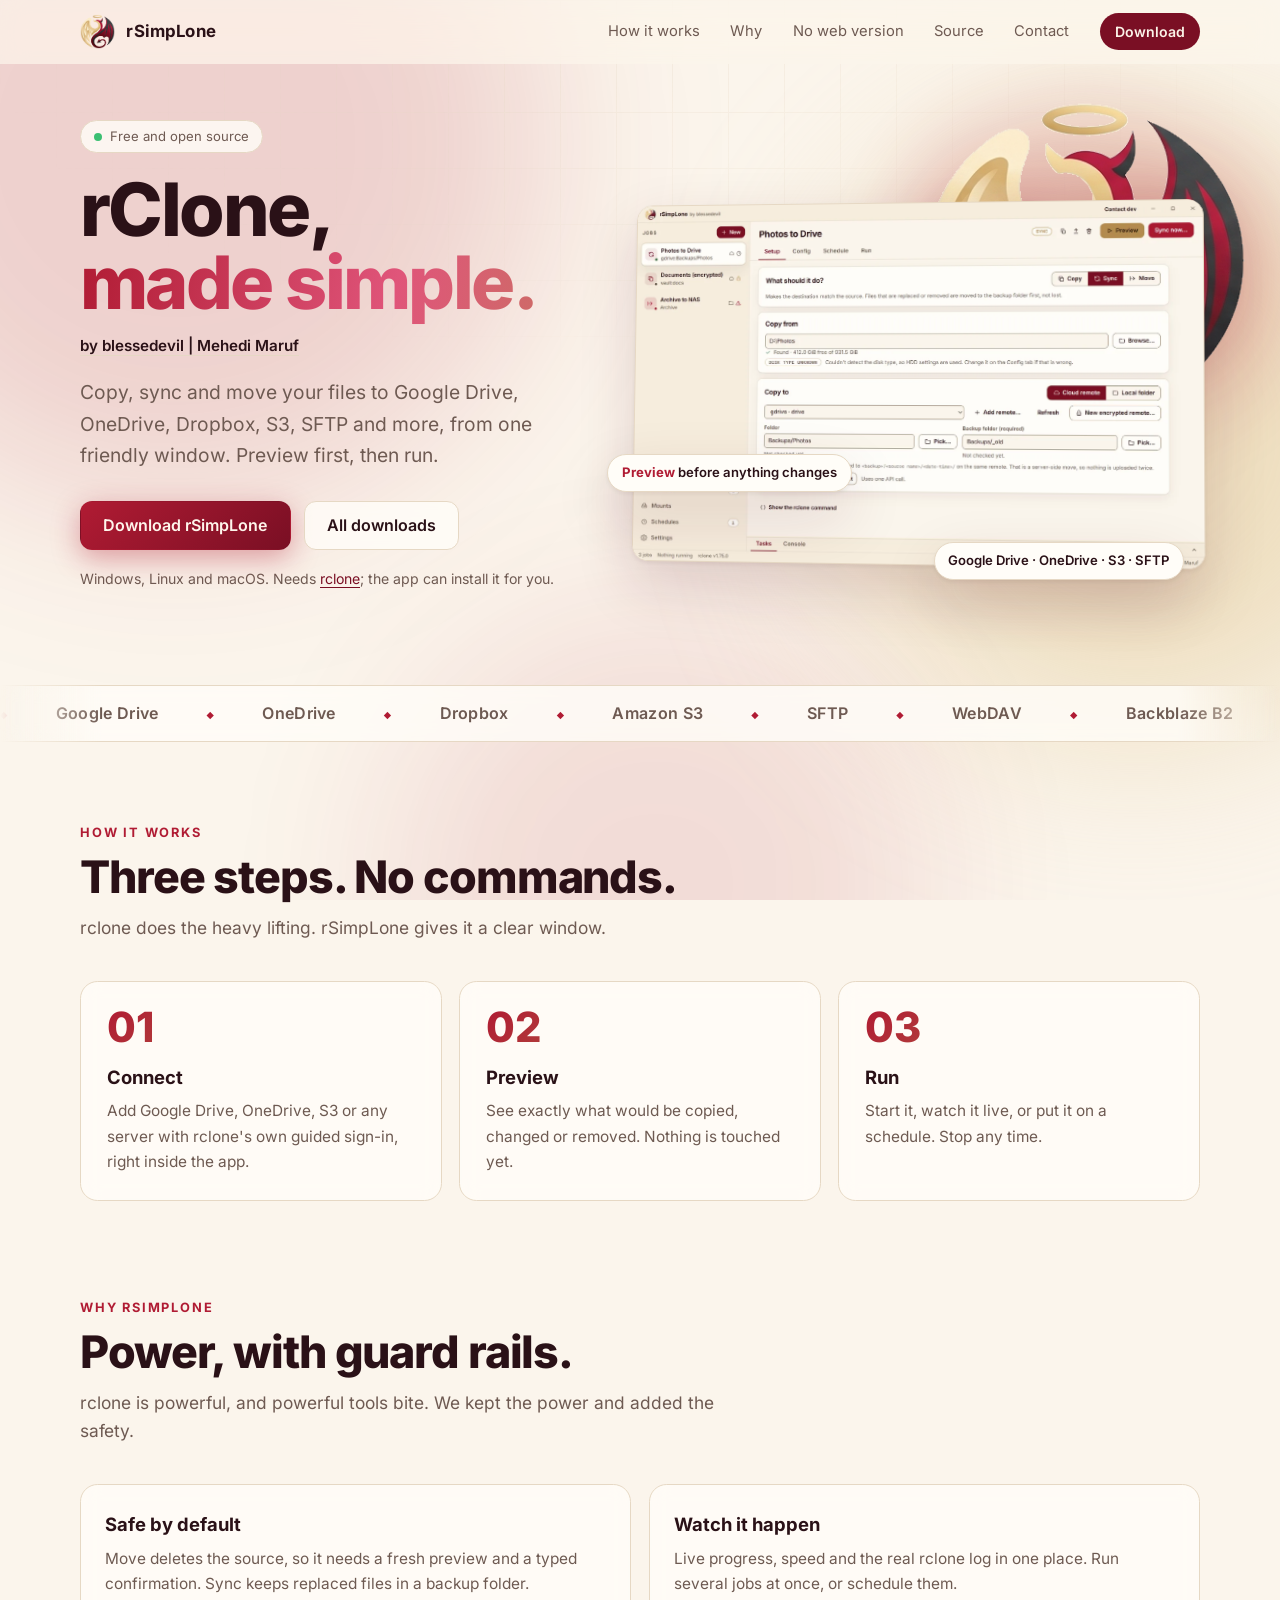
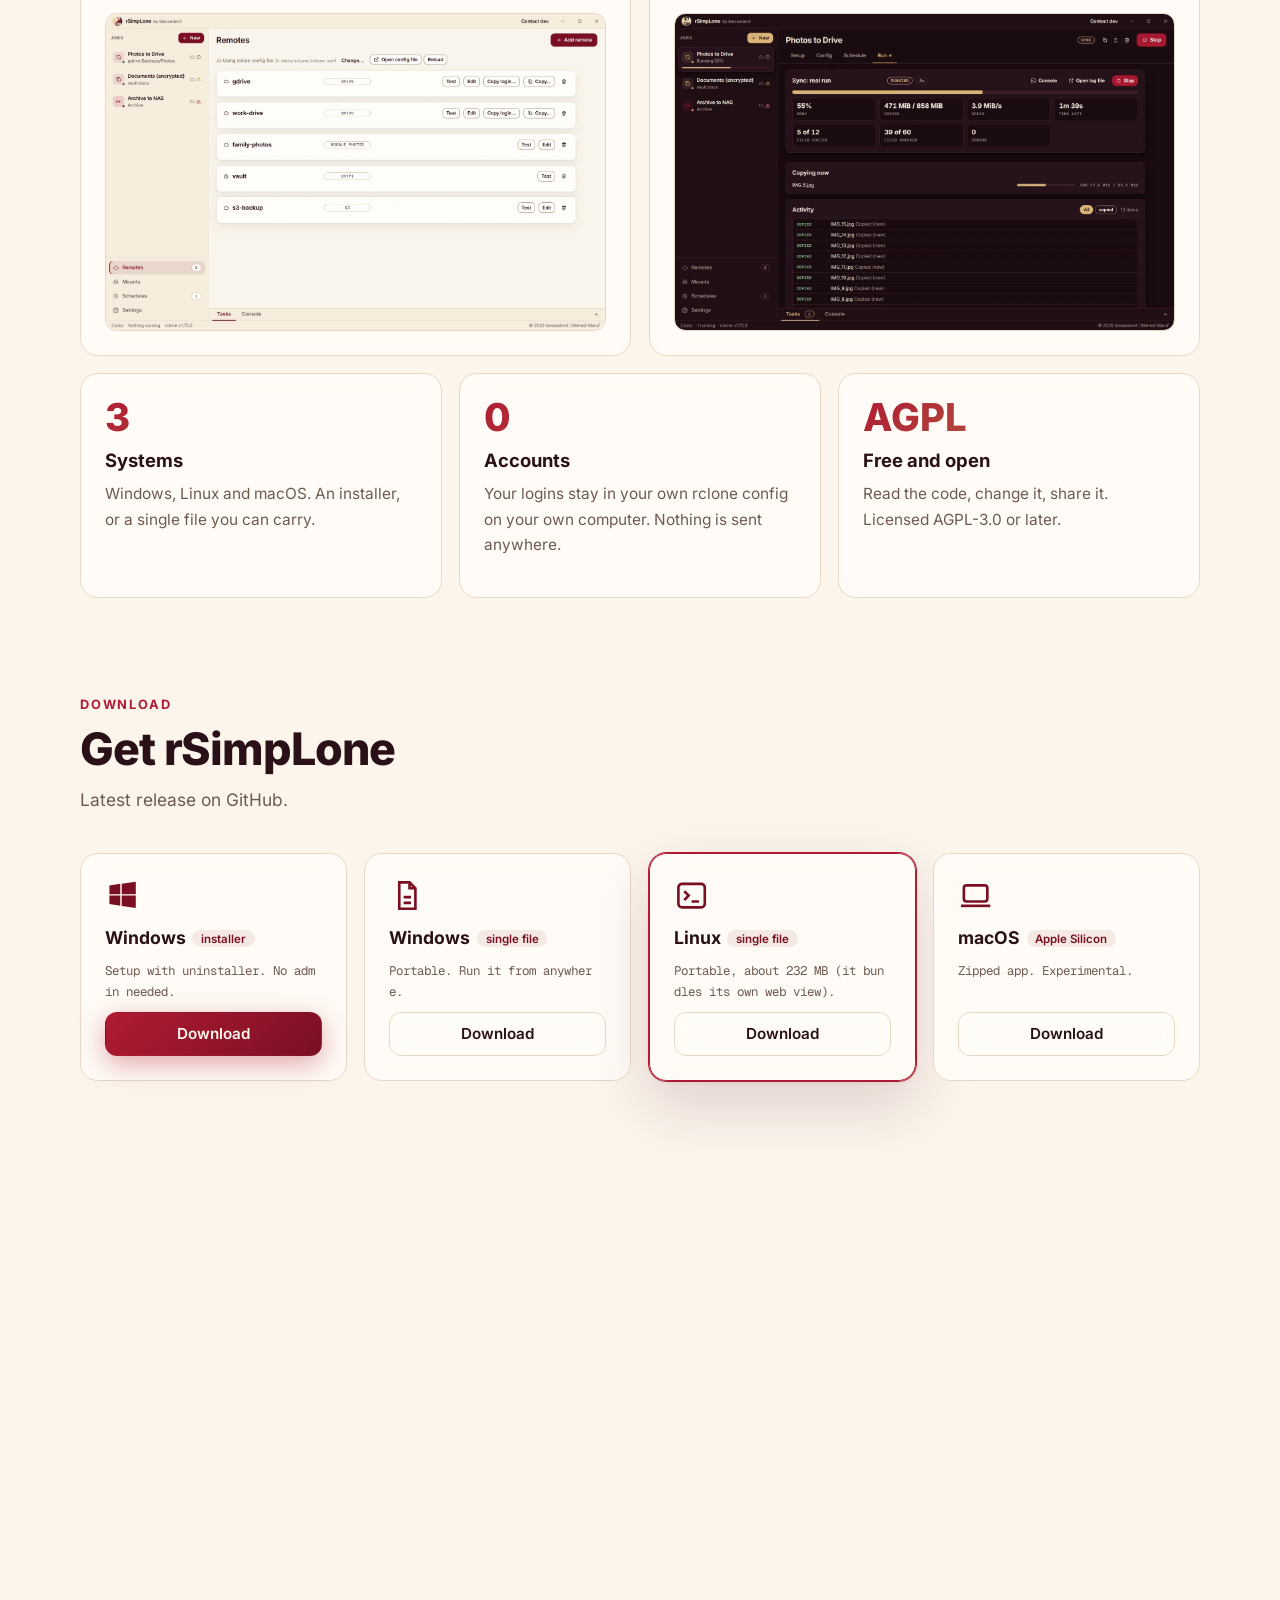
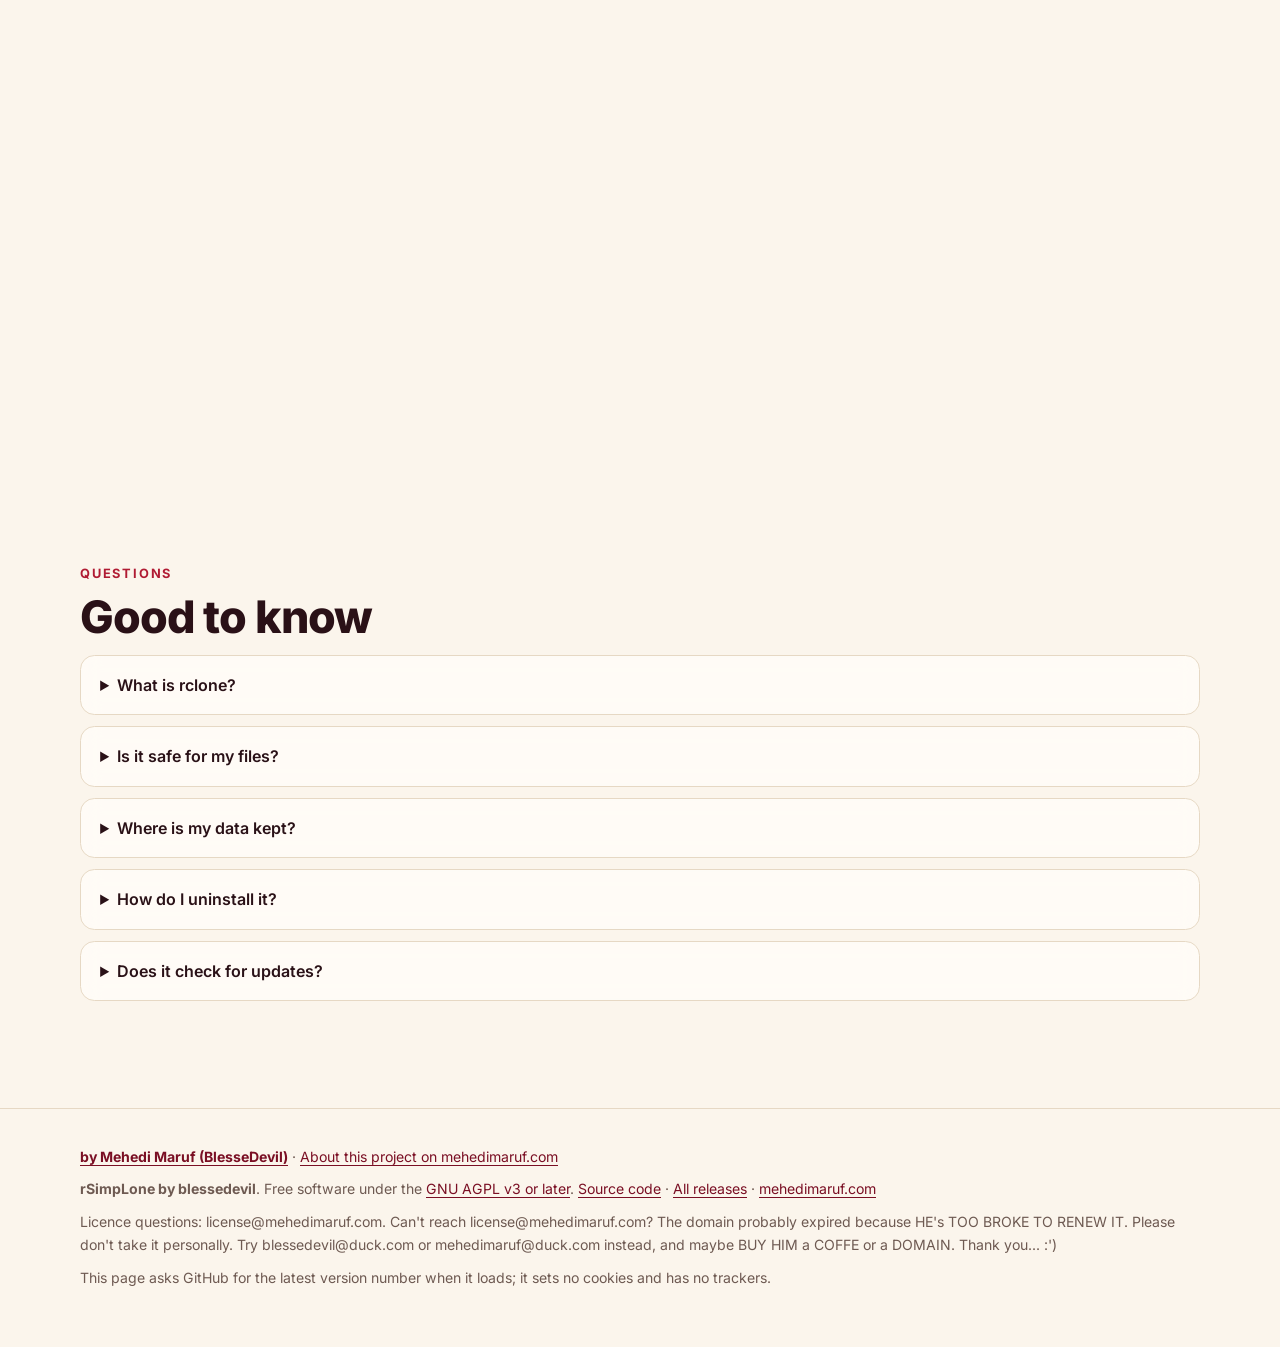
==== commit 7d2c8d89: "Link back to mehedimaruf.com: author line in README, About, site footer and package metadata Co-Auth" ====
--- a/site/index.html
+++ b/site/index.html
@@ -346,6 +346,7 @@
 
 <footer>
   <div class="wrap">
+    <p><a href="https://mehedimaruf.com"><b>by Mehedi Maruf (BlesseDevil)</b></a> · <a href="https://mehedimaruf.com/projects/rsimplone">About this project on mehedimaruf.com</a></p>
     <p><b>rSimpLone by blessedevil</b>. Free software under the <a href="https://www.gnu.org/licenses/agpl-3.0.html">GNU AGPL v3 or later</a>. <a href="https://github.com/BlesseDevil/rsimplone">Source code</a> · <a href="https://github.com/BlesseDevil/rsimplone/releases">All releases</a> · <a href="https://mehedimaruf.com">mehedimaruf.com</a></p>
     <p>Licence questions: license@mehedimaruf.com. Can't reach license@mehedimaruf.com? The domain probably expired because HE's TOO BROKE TO RENEW IT. Please don't take it personally. Try blessedevil@duck.com or mehedimaruf@duck.com instead, and maybe BUY HIM a COFFE or a DOMAIN. Thank you... :')</p>
     <p>This page asks GitHub for the latest version number when it loads; it sets no cookies and has no trackers.</p>
